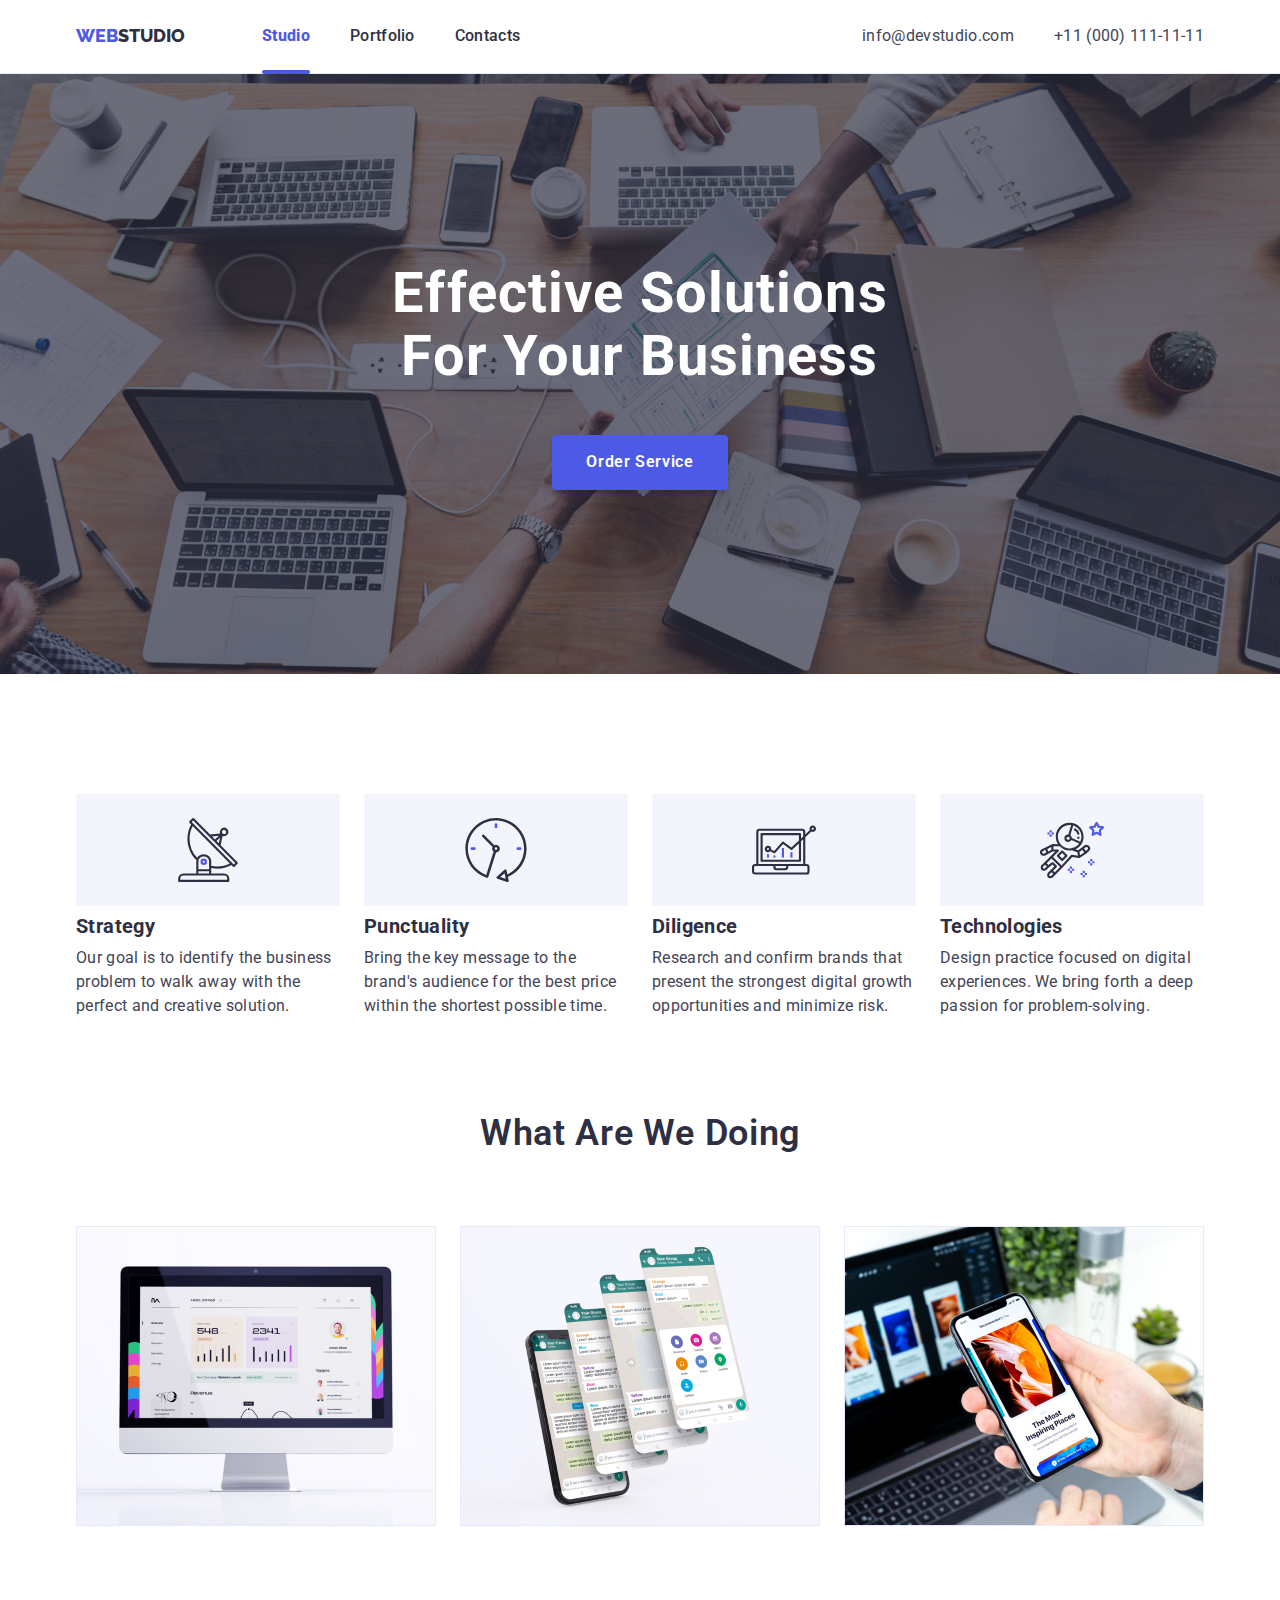
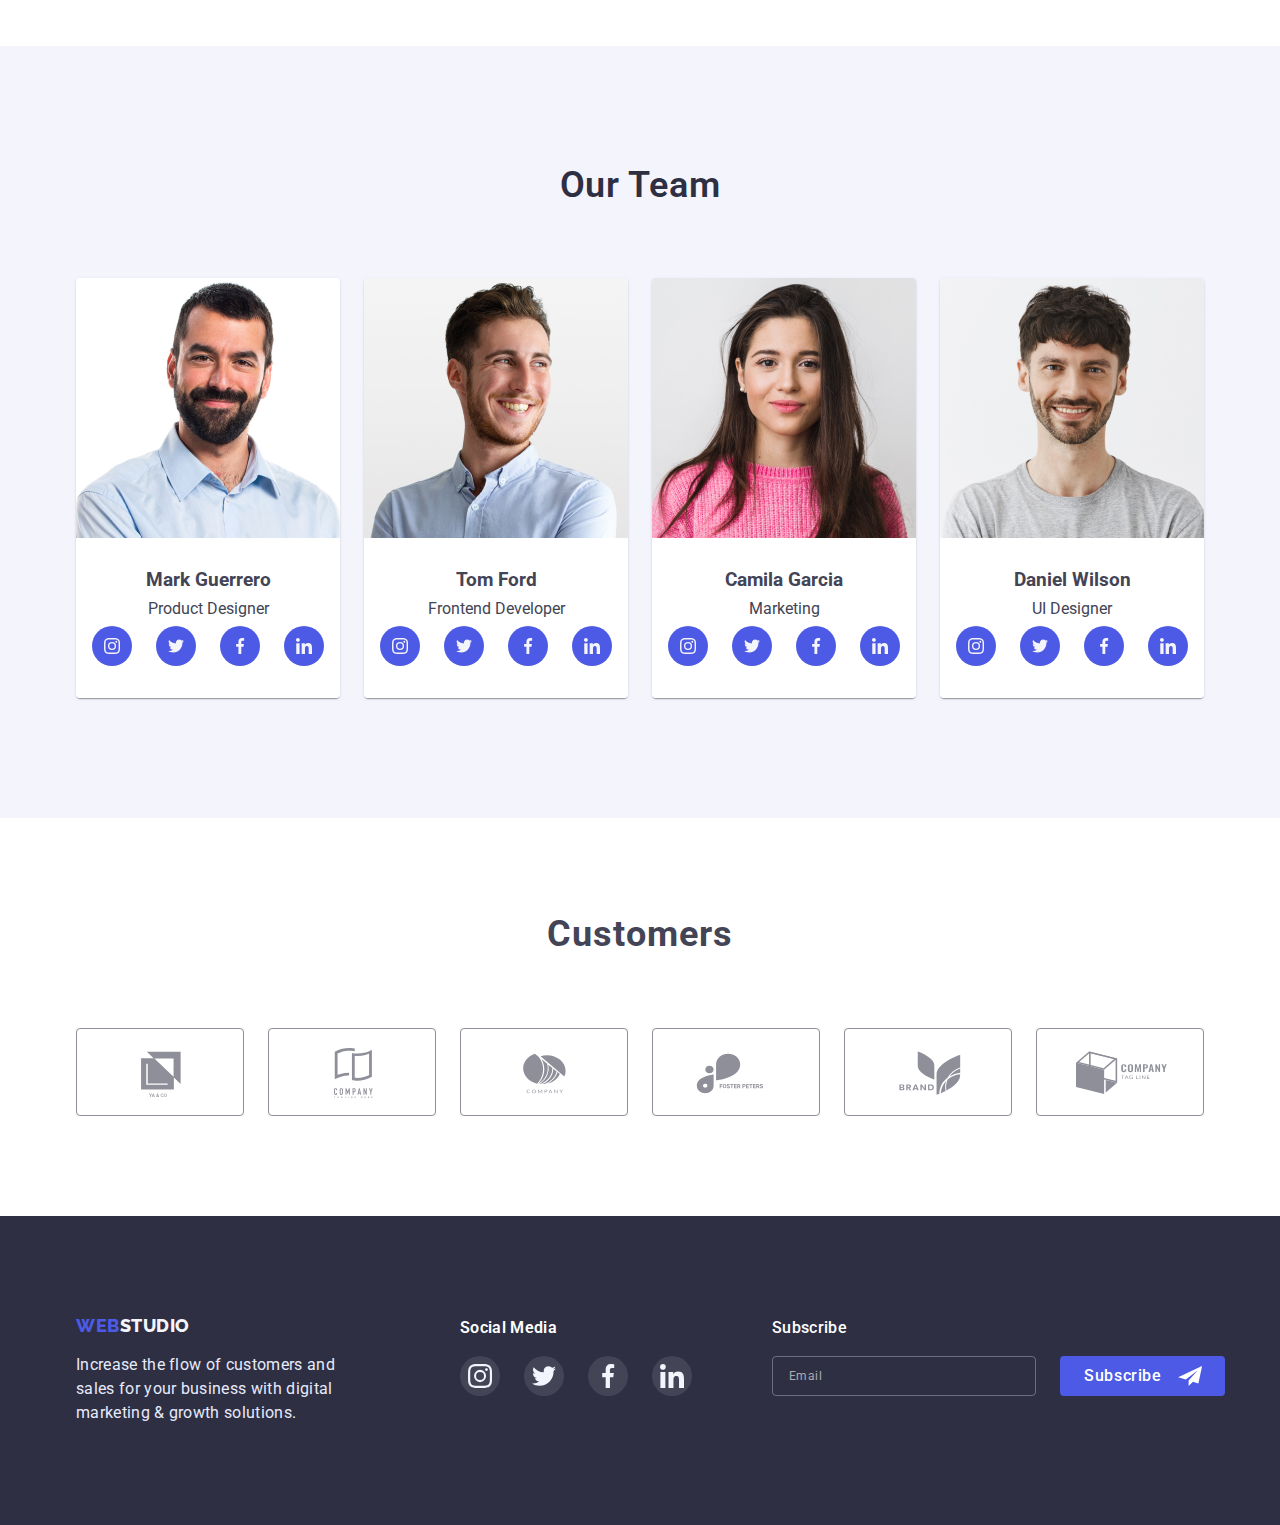
==== index.html @ f878e163 "Intializing project" ====
<!DOCTYPE html>
<html lang="en">
<head>
    <meta charset="UTF-8">
    <meta http-equiv="X-UA-Compatible" content="IE=edge">
    <meta name="viewport" content="width=device-width, initial-scale=1.0">
    <title>Main Page</title>
    <link rel="preconnect" href="https://fonts.googleapis.com">
    <link rel="preconnect" href="https://fonts.gstatic.com" crossorigin>
    <link href="https://fonts.googleapis.com/css2?family=Raleway:wght@700;800&family=Roboto:wght@400;500;700;900&display=swap" rel="stylesheet">  
    <link rel="stylesheet" href="https://cdnjs.cloudflare.com/ajax/libs/modern-normalize/1.0.0/modern-normalize.min.css"/>
    <link rel="stylesheet" href="css/styles.css">
    <link rel="stylesheet" href="css/mobile.css">
    <link rel="stylesheet" href="css/tablet.css">
    <link rel="stylesheet" href="css/desktop.css">
    <link rel="stylesheet" href="https://cdnjs.cloudflare.com/ajax/libs/animate.css/4.1.1/animate.min.css"/>
    <link href="https://unpkg.com/aos@2.3.1/dist/aos.css" rel="stylesheet">
</head>
    <!--body-->
<body class="body">
   
    <!--header-->
    <header class="header">
        <div class="container-header">
            <div class="header-block">
                <nav>
                <a href="./index.html" class="logo">Web<span class="logo-studio">Studio</span></a>

                    <ul class="nav-list">
                        <li class="nav-member"><a href ="./index.html" class="nav-link-current">Studio</a></li>
                        <li class="nav-member"><a href ="./portfolio.html" class="nav-link">Portfolio</a></li>
                        <li class="nav-member"><a href ="./contact.html" class="nav-link">Contacts</a></li>
                    </ul>
                </nav>
                <button data-menu-open type="button" class="menu-open" >
                <svg class="menu-open-icon" width="32" height="22">
                    <use href="./images/sprite/hamburger.svg#hamburger"></use>
                </svg>
                </button>
                <ul class="contacts">
                    <li class="contacts-member"><a href="mailto:info@devstudio.com" class="contacts-link">info@devstudio.com</a></li>
                    <li class="contacts-member"><a href="tel:+11(000)111-11-11" class="contacts-link">+11 (000) 111-11-11</a></li>
                </ul>
            </div>
        </div>
        
            <div class="mob-menu is-hidden" data-menu>
                <div class="container-menu" >
                    <button  data-menu-close type="button" class="menu-close">
                        <svg class="menu-close-icon" width="8" height="8">
                            <use href="./images/sprite/vector.svg#vector"></use>
                        </svg>
                    </button>
                    <div>
                    <ul class="nav-list-menu">
                        <li class="nav-member-menu"><a href ="./index.html" class="nav-link current-menu">Studio</a></li>
                        <li class="nav-member-menu"><a href ="./portfolio.html" class="nav-link">Portfolio</a></li>
                        <li class="nav-member-menu"><a href ="./contact.html" class="nav-link">Contacts</a></li>
                    </ul>
                    </div>
                    <div>
                    <ul class="contacts-menu">
                        <li class="contacts-member-menu"><a href="tel:+11(000)111-11-11" class="contacts-link phone-menu">+11 (000) 111-11-11</a></li>
                        <li class= "contacts-member-menu"><a href="mailto:info@devstudio.com" class="contacts-link email-menu">info@devstudio.com</a></li>
                    </ul>
                    
                    <ul class="social-link-list-menu">
                        <li>
                            <a href="https://instagram.com" target="_blank" link="noopener norefferer nofollow" class="social-link">
                            <svg width="24" height="24"> <use xlink:href="./images/sprite/social-links.svg#instagram"></use></svg>
                        </a>
                        </li>
                        <li>
                        <a href="https://twitter.com" target="_blank" link="noopener norefferer nofollow" class="social-link">
                            <svg width="24" height="24"> <use xlink:href="./images/sprite/social-links.svg#twitter"></use></svg>
                        </a>
                        </li>
                        <li><a href="https://facebook.com" target="_blank" link="noopener norefferer nofollow" class="social-link">
                            <svg width="24" height="24"> <use xlink:href="./images/sprite/social-links.svg#facebook"></use></svg>
                        </a>
                        </li>
                        <li><a href="https://linkedin.com" target="_blank" link="noopener norefferer nofollow" class="social-link">
                            <svg width="24" height="24"> <use xlink:href="./images/sprite/social-links.svg#linkedin"></use></svg>
                        </a>
                        </li>
                    </ul>
                    </div>
                </div>
            </div>
        
    </header>   
        <!--main content-->
    <main>
        <!--banner-->
    <section class="banner">
        <div class="container">
            <div class="banner-content">
                <h1 class="banner-logo">Effective Solutions<br>For Your Business</h1>
                <button type="button" name="order_service" data-modal-open class="button">Order Service</button>
               
                <div class="modal-backdrop is-hidden" data-modal>
                    <div class="modal">
                        <button data-modal-close class="modal-button"><svg width="8" height="8" class="modal-svg"><use href="./images/sprite/vector.svg#vector"></use></svg></button>
                        <p class="form-title">Leave your contacts and we will call you back</p>
                        <form class="form">
                                <div class="modal-field">
                                <label for="user-name">Name</label>
                                <span class="input-field">
                                <input type="text"  name="user-name" id="user-name" class="input" placeholder="" required>
                                <svg width="18" height="18" class="input-icon"><use href="./images/sprite/form-icons.svg#person"></use></svg>
                                </span>
                                </div>

                                <div class="modal-field">
                                <label for="user-phone">Phone</label>
                                <span class="input-field">
                                <input type="tel"  name="user-phone" id="user-phone" class="input"  placeholder="" required 
                                pattern="[\+]\d{3}\s[\(]\d{2}[\)]\s\d{3}[\-]\d{2}[\-]\d{2}">
                                <svg width="18" height="18"  class="input-icon"><use href="./images/sprite/form-icons.svg#phone"></use></svg>
                                </span>
                                </div>

                                <div class="modal-field">
                                <label for="user-mail">Mail</label>
                                <span class="input-field">
                                <input type="email"  name="user-mail" id="user-mail" class="input" placeholder="" required>
                                <svg width="18" height="18"  class="input-icon"><use href="./images/sprite/form-icons.svg#email"></use></svg>
                                </span>
                                </div>

                                <div class="modal-textarea-field">
                                <label for="field">Comment</label> 
                                <textarea  id="field" name="field"  class="textarea" placeholder="Text input"></textarea>
                                </div>
                                <div class="modal-checkbox-field">
                                <label for="checkbox" class="check-label" >
                                    <input type="checkbox" id="checkbox" class="checkbox" required>
                                    <span class="checkbox-icon"></span>I accept the terms and conditions of the <a href="./index.html">Privacy Policy</a>
                                    
                                </label>
                                </div>
                                <button type="submit" class="form-button"><span class="form-button-text">Send</span></button>
                        </form>
                        
                    </div> 
                </div>
            </div>
        </div>
    </section>
        <!--important-points-->
    <section class="important-points-section">
        <div class="container">
            <h2 class="important-points-hidden-heading" hidden>Important Points</h2>
            <ul class="important-points">
                <li class="important-points-member">
                    <div class="important-points-card-icon">
                        <svg class="icon">
                            <use href ="./images/sprite/symbol-defs.svg#antenna"> </use>
                        </svg>
                    </div>
                    <h3 class="important-points-title"><b>Strategy</b></h3>
                    <p class="important-points-description">Our goal is to identify the business
                        problem to walk away with the perfect and creative solution. </p>
                </li>
                <li class="important-points-member">
                    <div class="important-points-card-icon">
                        <svg class="icon">
                            <use href ="./images/sprite/symbol-defs.svg#clock"> </use>
                        </svg>
                    </div>
                    <h3 class="important-points-title"><b>Punctuality</b></h3>
                    <p class="important-points-description">Bring the key message to the brand's audience for the best price 
                        within the shortest possible time.</p>
                </li>
                <li class="important-points-member">
                    <div class="important-points-card-icon">
                        <svg class="icon">
                            <use href ="./images/sprite/symbol-defs.svg#diagram"> </use>
                        </svg>
                    </div>
                    <h3 class="important-points-title"><b>Diligence</b></h3>
                    <p class="important-points-description">Research and confirm brands that present the strongest 
                        digital growth opportunities and minimize risk.</p>
                </li>
                <li class="important-points-member">
                    <div class="important-points-card-icon">
                        <svg class="icon">
                            <use href ="./images/sprite/symbol-defs.svg#astronaut"> </use>
                        </svg>
                    </div>
                    <h3 class="important-points-title"><b>Technologies</b></h3>
                    <p class="important-points-description">Design practice focused on digital experiences.
                        We bring forth a deep passion for problem-solving.</p>
                </li>
            </ul>
        </div>
    </section>
        <!--activities-->
    <section class="activities">
        <div class="container">
            <h2 class="activities-title"> What are we doing</h2>
            <ul class="activities-list">
                <li class="activities-member"><img src = "./images/Image1.jpg" alt ="img1" 
                srcset="./images/Image1.jpg 1x, ./images/Image1-2x.jpg 2x"
                width="360"></li>
                <li class="activities-member"><img src = "./images/Image2.jpg" alt ="img2"
                srcset="./images/Image2.jpg 1x, ./images/Image2-2x.jpg 2x"
                width="360"></li>
                <li class="activities-member"><img src = "./images/Image3.jpg" alt ="img3" 
               srcset="./images/Image3.jpg 1x, ./images/Image3-2x.jpg 2x"
                width="360"></li>
            </ul>
        </div>
    </section>  
        <!--teamсards-->
    <section class="teamcards">
        <div class="container">
            <h2 class="teamcards-title">Our Team</h2>
            <ul class="teamcards-list">
                <li class="teamcards-member">
                <article class="teamcard">
                <div class="teamcard-img">
                <img src = "./images/img1.jpg" alt ="Product Designer" 
                srcset="./images/img1.jpg 1x, ./images/img1-2x.jpg 2x" 
                width="264">
                </div>
                <div class="teamcard-content"> 
                <h3>Mark Guerrero</h3> <p>Product Designer</p>
                <ul class="social-link-list">
                    <li>
                        <a href="https://instagram.com" target="_blank" link="noopener norefferer nofollow" class="social-link">
                        <svg width="16" height="16"> <use xlink:href="./images/sprite/social-links.svg#instagram"></use></svg>
                    </a>
                    </li>
                    <li>
                    <a href="https://twitter.com" target="_blank" link="noopener norefferer nofollow" class="social-link">
                        <svg width="16" height="16"> <use xlink:href="./images/sprite/social-links.svg#twitter"></use></svg>
                    </a>
                    </li>
                    <li><a href="https://facebook.com" target="_blank" link="noopener norefferer nofollow" class="social-link">
                        <svg width="16" height="16"> <use xlink:href="./images/sprite/social-links.svg#facebook"></use></svg>
                    </a>
                    </li>
                    <li><a href="https://linkedin.com" target="_blank" link="noopener norefferer nofollow" class="social-link">
                        <svg width="16" height="16"> <use xlink:href="./images/sprite/social-links.svg#linkedin"></use></svg>
                    </a>
                    </li>
                </ul>
                </div> 
                </article>
                </li>
                <li class="teamcards-member">
                <article class="teamcard">
                <div class="teamcard-img">
                <img src = "./images/img4.jpg" alt ="Frontend Developer" 
                srcset="./images/img4.jpg 1x, ./images/img4-2x.jpg 2x" 
                width="264">
                </div> 
                <div class="teamcard-content">
                <h3>Tom Ford</h3> <p>Frontend Developer</p>
                <ul class="social-link-list">
                    <li>
                        <a href="https://instagram.com" target="_blank" link="noopener norefferer nofollow" class="social-link">
                        <svg width="16" height="16"> <use xlink:href="./images/sprite/social-links.svg#instagram"></use></svg>
                    </a>
                    </li>
                    <li>
                    <a href="https://twitter.com" target="_blank" link="noopener norefferer nofollow" class="social-link">
                        <svg width="16" height="16"> <use xlink:href="./images/sprite/social-links.svg#twitter"></use></svg>
                    </a>
                    </li>
                    <li><a href="https://facebook.com" target="_blank" link="noopener norefferer nofollow" class="social-link">
                        <svg width="16" height="16"> <use xlink:href="./images/sprite/social-links.svg#facebook"></use></svg>
                    </a>
                    </li>
                    <li><a href="https://linkedin.com" target="_blank" link="noopener norefferer nofollow" class="social-link">
                        <svg width="16" height="16"> <use xlink:href="./images/sprite/social-links.svg#linkedin"></use></svg>
                    </a>
                    </li>
                </ul>
                </div> 
                </article>
                </li>
                <li class="teamcards-member">
                <article class="teamcard">
                <div class="teamcard-img">       
                <img src = "./images/img2.jpg" alt ="Marketing" 
                srcset="./images/img2.jpg 1x, ./images/img2-2x.jpg 2x" 
                width="264">
                </div> 
                <div class="teamcard-content"> 
                <h3>Camila Garcia</h3> <p>Marketing</p>
                 <ul class="social-link-list">
                    <li>
                        <a href="https://instagram.com" target="_blank" link="noopener norefferer nofollow" class="social-link">
                        <svg width="16" height="16"> <use xlink:href="./images/sprite/social-links.svg#instagram"></use></svg>
                    </a>
                    </li>
                    <li>
                    <a href="https://twitter.com" target="_blank" link="noopener norefferer nofollow" class="social-link">
                        <svg width="16" height="16"> <use xlink:href="./images/sprite/social-links.svg#twitter"></use></svg>
                    </a>
                    </li>
                    <li><a href="https://facebook.com" target="_blank" link="noopener norefferer nofollow" class="social-link">
                        <svg width="16" height="16"> <use xlink:href="./images/sprite/social-links.svg#facebook"></use></svg>
                    </a>
                    </li>
                    <li><a href="https://linkedin.com" target="_blank" link="noopener norefferer nofollow" class="social-link">
                        <svg width="16" height="16"> <use xlink:href="./images/sprite/social-links.svg#linkedin"></use></svg>
                    </a>
                    </li>
                </ul>
                </div> 
                </article>
                </li>
                <li class="teamcards-member">
                <article class="teamcard">
                <div class="teamcard-img">
                <img src = "./images/img3.jpg" alt ="UI Designer" 
                srcset="./images/img3.jpg 1x, ./images/img3-2x.jpg 2x" 
                width="264">
                </div> 
                <div class="teamcard-content">
                <h3>Daniel Wilson</h3> <p>UI Designer</p>
                 <ul class="social-link-list">
                    <li>
                        <a href="https://instagram.com" target="_blank" link="noopener norefferer nofollow" class="social-link">
                        <svg width="16" height="16"> <use href="./images/sprite/social-links.svg#instagram"></use></svg>
                    </a>
                    </li>
                    <li>
                    <a href="https://twitter.com" target="_blank" link="noopener norefferer nofollow" class="social-link">
                        <svg width="16" height="16"> <use href="./images/sprite/social-links.svg#twitter"></use></svg>
                    </a>
                    </li>
                    <li><a href="https://facebook.com" target="_blank" link="noopener norefferer nofollow" class="social-link">
                        <svg width="16" height="16"> <use href="./images/sprite/social-links.svg#facebook"></use></svg>
                    </a>
                    </li>
                    <li><a href="https://linkedin.com" target="_blank" link="noopener norefferer nofollow" class="social-link">
                        <svg width="16" height="16"> <use href="./images/sprite/social-links.svg#linkedin"></use></svg>
                    </a>
                    </li>
                </ul>
                </div> 
                </article>
                </li>
            </ul>
        </div>
    </section>
    <!-- customer-stuff -->
    <section class="customer-section">
        <div class="container">
            <h2 class="customer-title">Customers</h2>
            <ul class="customer-services-list">
                <li class="customer-services-member">
                    <a class="customers-link" target="_blank" rel="norefferer noopener nofollow" href="">
                        <svg width="104" height="56" class="customers-icon">
                            <use xlink:href="./images/sprite/customer-icons.svg#logo1"></use>
                        </svg>
                    </a>
                </li>
                <li class="customer-services-member">
                        <a class="customers-link" target="_blank" rel="norefferer noopener nofollow" href="">
                            <svg width="104" height="56" class="customers-icon">
                                <use xlink:href="./images/sprite/customer-icons.svg#logo2"></use>
                            </svg>
                        </a>
                </li>
                <li class="customer-services-member">
                        <a class="customers-link" target="_blank" rel="norefferer noopener nofollow" href="">
                            <svg width="104" height="56" class="customers-icon">
                                <use xlink:href="./images/sprite/customer-icons.svg#logo3"></use>
                            </svg>
                        </a>
                </li>
                <li class="customer-services-member">
                        <a class="customers-link" target="_blank" rel="norefferer noopener nofollow" href="">
                            <svg width="104" height="56" class="customers-icon">
                                <use xlink:href="./images/sprite/customer-icons.svg#logo4"></use>
                            </svg>
                        </a>
                </li>
                <li class="customer-services-member">
                        <a class="customers-link" target="_blank" rel="norefferer noopener nofollow" href="">
                            <svg width="104" height="56" class="customers-icon">
                                <use xlink:href="./images/sprite/customer-icons.svg#logo5"></use>
                            </svg>
                        </a>
                </li>
                <li class="customer-services-member">
                        <a class="customers-link" target="_blank" rel="norefferer noopener nofollow" href="">
                            <svg width="104" height="56" class="customers-icon">
                                <use xlink:href="./images/sprite/customer-icons.svg#logo6"></use>
                            </svg>
                        </a>
                </li>
            </ul>
        </div>
    </section>
</main> 
        <!--footer-->
    <footer class="footer">
        <div class="container-footer">
            <div class="footer-content">
            <div class="footer-logo">
            <a href="./index.html" class="footer-web">Web<span class="footer-studio">Studio</span></a>
            </div>
            <p class="footer-text"> Increase the flow of customers and sales for your business 
            with digital marketing & growth solutions.</p>
            </div>
            <div class="footer-socials">
                <h3 class="footer-socials-title"> Social Media</h3>
                <ul class="footer-social-link-list">
                    <li>
                        <a href="https://instagram.com" target="_blank" link="noopener norefferer nofollow" class="footer-social-link">
                        <svg width="24" height="24"> <use href="./images/sprite/social-links.svg#instagram"></use></svg>
                    </a>
                    </li>
                    <li>
                    <a href="https://twitter.com" target="_blank" link="noopener norefferer nofollow" class="footer-social-link">
                        <svg width="24" height="24"> <use href="./images/sprite/social-links.svg#twitter"></use></svg>
                    </a>
                    </li>
                    <li><a href="https://facebook.com" target="_blank" link="noopener norefferer nofollow" class="footer-social-link">
                        <svg width="24" height="24"> <use href="./images/sprite/social-links.svg#facebook"></use></svg>
                    </a>
                    </li>
                    <li><a href="https://linkedin.com" target="_blank" link="noopener norefferer nofollow" class="footer-social-link">
                        <svg width="24" height="24"> <use href="./images/sprite/social-links.svg#linkedin"></use></svg>
                    </a>
                    </li>
                </ul>
            </div>
            <div class="footer-form-content">
                
                <form action="post">
                    <h3 class="footer-form-title">Subscribe</h3>
                    <div class="input-and-button">
                    <label class="label-exception">
                        <input type="mail" class="footer-input" placeholder="Email">
                    </label>
                    <button type="submit" class="footer-button">Subscribe<span class="send-icon"><svg width="24" height="20"><use href="./images/sprite/form-icons.svg#send"></use></svg></span></button>
                    </div>
                </form>
            </div>
        </div>
    </footer>
    <script src="./js/menu.js"></script>
    <script src="./js/modal.js"></script>
    <script src="https://unpkg.com/aos@2.3.1/dist/aos.js"></script>
    <script>
        AOS.init();
      </script>
</body>
</html>
---- css/styles.css ----
/* header color #2E2F42;*/
/*standard color #434455;*/
/*accent color for buttons, :hover, :active and other stuff #4D5AE5;*/

/*-------------common styles-------------*/

/*root*/
:root{
--standard-white-color: #ffffff;
--text-color: #434455;
--title-text-color: #2E2F42;
--subtle-dark-color: #8E8F99;
--active-color: #4D5AE5;
--accent-color: #E7E9FC;
--light-white-color: #F4F4FD;
--second-active-color: #404BBF;
--card-set-gap: 20px;
--card-shadow: 0px 2px 1px -1px rgba(0, 0, 0, 0.2),
0px 1px 1px 0px rgba(0, 0, 0, 0.14), 0px 1px 3px 0px rgba(0, 0, 0, 0.12);
--backdrop-color: rgba(46, 47, 66, 0.4);
--modal-color:  #FCFCFC;
--modal-shadow: 0px 1px 1px rgba(0, 0, 0, 0.14), 0px 1px 3px rgba(0, 0, 0, 0.12), 0px 2px 1px rgba(0, 0, 0, 0.2);
--animation-duration: 250ms;
--animation-timing-function: cubic-bezier(0.4, 0, 0.2, 1) ;
}
@viewport { 
    width: device-width;
}
/*box-sizing*/
*, ::after,::before{
    box-sizing: border-box;
}
/*blocking styles*/
img {
    display: block;
    max-width: 428px;
    height: auto;
}
h1,h2,h3,h4,h5,h6, ul, li, p {
    margin: 0;
    padding: 0;
}
/* body styles */
.body{
   background-color: var(--standard-white-color);
   color: var(--text-color);
   font-family: Roboto, Raleway, sans-serif;
   
}
.no-scroll{
    overflow: hidden;
}
/*container*/
.container-header{
    margin: 0 auto;
    width: 100vw;
    padding-left: 16px;
    padding-right: 16px;
}
.container{
    margin: 0 auto;
    width: 100vw;
    padding-right: 15px;
    padding-left: 15px;
    
}
.container-footer{
    margin: 0 auto;
    width: 100vw;
    display: flex;
    flex-wrap: wrap;
    justify-content: center;
}
/*logo, contacts and nav*/
.header{
    border-bottom: 1px solid #E7E9FC;
    padding-top: 24px;
    padding-bottom: 24px;
    box-shadow: 0px 2px 1px rgb(46 47 66 / 8%), 0px 1px 1px rgb(46 47 66 / 16%), 0px 1px 6px rgb(46 47 66 / 8%);
    margin: 0 auto;
}
.header-block{
    display: flex;
    justify-content: space-between;
    align-items: center;
}
nav{
    display: flex;
}
.nav-list,
 .contacts,
  .logo{
    display: flex;
    align-items: center;
}

.logo{
    font-family: 'Raleway', sans-serif;
  
    font-weight: 800;
    font-size: 18px;
    line-height: 1.3;
    color: var(--active-color);
    text-decoration: none;
    text-transform: uppercase;
    padding-bottom: 1px;
}
.logo-studio{
    font-family: 'Raleway', sans-serif;
    font-weight: 800;
    font-size: 18px;
    line-height: 1.3;
    color: var(--title-text-color);
    text-decoration: none;
    text-transform: uppercase;

}
.nav-link{
    color: var(--title-text-color);
    text-decoration: none;
    font-size: 36px;
    line-height: 1.11;
    letter-spacing: 0.02em;
    font-weight: 700;
    color: var(--title-text-color);
    display: inline-block;
    transition: color var(--animation-duration) var(--animation-timing-function);
    text-transform: capitalize;

}

.nav-list{
    margin-left: 77px; 
}
.nav-member{
    list-style-type: none;  
    display: inline-block;  
}
.nav-list li:not(:last-child){
    margin-right: 40px;
}
.contacts{
   list-style: none;
   padding-left: 0;
}
.nav-list, .contacts{
    display: none;
}

.contacts-member{
    list-style-type: none;
}
.contacts li:not(:last-child){
  margin-right: 40px;
}

.contacts-link{
    color: var(--text-color);
    text-decoration: none;
    font-size: 16px;
    line-height: 1.5;
    letter-spacing: 0.02em;
    transition: color var(--animation-duration) var(--animation-timing-function);
}
/* mobile-menu */
.menu-open{
    margin-top: 25px;
    width: 32px;
    height: 32px;
    background-color: transparent;
    border: none;
    padding: 0;
    margin: 0;
}
.mob-menu.is-hidden{
    opacity: 0;
    pointer-events: none;
    visibility: hidden;
}
.mob-menu.is-hidden .container-menu{
    transform: translate(-50%, -50%) scale(0.1);

}
.menu-open-icon{
    stroke: #000000;
}
.mob-menu{
    position: fixed;
    top: 0; 
    left: 0;
    background-color: var(--standard-white-color);
    transition: translate var(--animation-duration) var(--animation-timing-function), opacity var(--animation-duration) var(--animation-timing-function), visibility var(--animation-duration) var(--animation-timing-function);
    z-index: 1;
    width: 100vw;
    
}
.container-menu{
    width: 100vw;
    height: 100vh;
    padding: 40px;
    display: flex;
    flex-direction: column;
    justify-content: space-between;
    overflow: auto;
    transition: transform var(--animation-duration) var(--animation-timing-function), opacity var(--animation-duration) var(--animation-timing-function);
}
.menu-close{
    position: fixed;    
    width: 24px;
    height: 24px;
    right: 40px;
    border-radius: 50%;
    background-color: var(--accent-color);
    border: 1px solid rgba(0, 0, 0, 0.1);
    cursor: pointer;
    transition: background-color var(--animation-duration) var(--animation-timing-function);
}
.menu-close:hover{
    background-color: var(--second-active-color);
   
}

.menu-close:hover .menu-close-icon{
    fill: var(--standard-white-color);
    transition: fill var(--animation-duration) var(--animation-timing-function);
}
.nav-list-menu {
   margin-top: 40px;
   
}
.nav-member-menu {
    list-style-type: none;
}
.current-menu{
    color: var(--active-color);
}
.nav-member-menu:not(:last-child){
    margin-bottom: 40px;
}
.contacts-member-menu {
    list-style-type: none;
}
.contacts-member-menu{
    margin-bottom: 40px;
}
.phone-menu{
    font-weight: 600;
    font-size: 35px;
    line-height: 1.10;
    text-transform: capitalize;
    color: var(--active-color);

}
.email-menu{
    font-weight: 500;
    font-size: 20px;
    line-height: 1.2;
    letter-spacing: 0.02em;
    color: var(--text-color);
}
.social-link-list-menu{
    display: flex;
    gap: 56px;
    align-items: center;
    list-style-type: none;
    justify-content: center;
 }


/*footer*/
.footer{
    background: var(--title-text-color);
    padding-top: 100px;
    padding-bottom: 100px;
}
.footer-logo{
    margin-bottom: 16px;
    text-align: center;
}
.footer-web{
    font-family: 'Raleway', sans-serif;
    font-weight: 800;
    font-size: 18px;
    line-height: 1.16;
    align-items: center;
    letter-spacing: 0.03em;
    text-transform: uppercase;
    color: var(--active-color);
    text-decoration: none;
    width: 44px;
    height: 22px;
    
}
.footer-studio{
    font-family: 'Raleway', sans-serif;
    font-weight: 800;
    font-size: 18px;
    line-height: 1.16;
    align-items: center;
    letter-spacing: 0.03em;
    text-transform: uppercase;
    color: var(--light-white-color);
    text-decoration: none;
    width: 44px;
    height: 22px;
    
}
.footer-text{
    font-weight: 400;
    font-size: 16px;
    line-height: 1.5;
    letter-spacing: 0.02em;
    color: var(--accent-color);
    width: 264px;
    
}
.footer-socials{
   text-align: center;
   margin-top: 72px;
}
.footer-socials-title{
    font-family: 'Roboto';
    font-style: normal;
    font-weight: 600;
    font-size: 16px;
    line-height: 1.5;
    letter-spacing: 0.02em;
    color: var(--standard-white-color);
    margin-bottom: 16px;
}
.footer-social-link-list{
    list-style-type: none;
    display: flex;
    gap: 24px;
    justify-content: center;
    align-items: center;
}
.footer-social-link{
    display: flex;
    height: 40px;
    width: 40px;
    align-items: center;
    justify-content: center;
    border-radius: 50%;
    background-color: rgba(255, 255, 255, 0.1);;    
    text-decoration: none;
    transition: background-color var(--animation-duration) var(--animation-timing-function);
}
    /* footer form styles */
.footer-form-content{
    display: block;
    text-align: center;
    margin-top: 72px;
}

.footer-form-title{
    font-family: 'Roboto';
    font-style: normal;
    font-weight: 500;
    font-size: 16px;
    line-height: 1.5;
    letter-spacing: 0.02em;
    color: var(--standard-white-color);
    margin-bottom: 16px;
}

.label-exception{
    margin: 0px;
    
}
.footer-input{
    background-color: transparent;
    width: 100%;
    height: 40px;
    padding-left: 16px;
    padding-right: 16px;
    border-radius: 4px;
    outline: none;
    border:  1px solid rgba(255, 255, 255, 0.3);
    color: var(--standard-white-color);
    padding-left: 16px;
    transition: border var(--animation-duration) var(--animation-timing-function);
}
.footer-input::placeholder{
    font-family: 'Roboto';
    font-style: normal;
    font-weight: 400;
    font-size: 12px;
    line-height: 2;
    display: flex;
    align-items: center;
    letter-spacing: 0.04em;
    color: rgba(255, 255, 255, 0.6);

    }
.footer-button{
    margin-top: 16px;
    display: inline-flex;
    min-width: 165px;
    height: 40px;
    align-items: center;
    padding: 8px 24px;
    background-color: var(--active-color);
    border: none;
    border-radius: 4px;
    color: var(--standard-white-color);
    font-family: 'Roboto';
    font-style: normal;
    font-weight: 500;
    font-size: 16px;
    line-height: 1.5;
    letter-spacing: 0.04em;
    cursor: pointer;
    transition: background-color var(--animation-duration) var(--animation-timing-function);
}
.send-icon{
    display: inline-block;
    margin-left: 16px;
    fill: var(--standard-white-color);
    width: 24px;
    height: 20px;
}
.footer-input:hover, .footer-input:focus, .footer-input:active{
    border: 1px solid var(--active-color);
   
}
.footer-button:hover, .footer-button:focus, .footer-button:active{
    background-color: var(--second-active-color) ;
    box-shadow: 0px 1px 6px rgba(46, 47, 66, 0.08), 0px 1px 1px rgba(46, 47, 66, 0.16), 0px 2px 1px rgba(46, 47, 66, 0.08);
    border-radius: 4px;
    
}
 /*------------index.html styles-------------*/
/*banner*/
.banner{
    margin: 0 auto;
    background: var(--title-text-color);
    text-align: center;
    padding-top: 112px;
    padding-bottom: 112px;
    background-image: linear-gradient(
        rgba(46, 47, 66, 0.7),
        rgba(46, 47, 66, 0.7)), url(../images/Bgimage-mob.jpg);
    max-width: 100vw;
    max-height: 432px;
    background-size: cover;
    background-position: center;
    background-repeat: no-repeat;
}
@media (min-device-pixel-ratio: 2),
  (min-resolution: 192dpi),
  (min-resolution: 2dppx) {
    .banner{
        background-image: linear-gradient(
        rgba(46, 47, 66, 0.7),
        rgba(46, 47, 66, 0.7)), url(../images/Bgimage-mob2x.jpg);
    }
  }
.banner-logo{
    font-weight: 700;
    font-size: 36px;
    line-height: 1.11;
   
    letter-spacing: 0.02em;
    text-transform: capitalize;
    color: var(--standard-white-color);
    margin-bottom: 72px;
}
/*button index.html*/
.button{
    font-family: 'Roboto';
    font-style: normal;
    font-weight: 500;
    font-size: 16px;
    line-height: 1.5;
    align-items: center;
    letter-spacing: 0.04em;
    padding: 16px 32px;
    color: var(--standard-white-color);
    border-color: transparent;
    background: var(--active-color);
    box-shadow: 0px 4px 4px rgba(0, 0, 0, 0.15);
    border-radius: 4px;
    cursor: pointer;
    transition-property: background-color, border, box-shadow;
    transition-duration: var(--animation-duration);
    transition-timing-function: var(--animation-timing-function);

}
/* modal window index.html*/
.modal-backdrop{
    position: fixed;
    top: 0;
    left: 0;
    height: 100%;
    width: 100%;
    background-color: var(--backdrop-color) ;
    transition: translate var(--animation-duration) var(--animation-timing-function), opacity var(--animation-duration) var(--animation-timing-function), visibility var(--animation-duration) var(--animation-timing-function);
}
.modal-backdrop.is-hidden{
    opacity: 0;
    pointer-events: none;
}
.modal-backdrop.is-hidden .modal{
    transform: translate(-50%, -50%) scale(0.1);
}
.modal{
    position: absolute;
    padding-left: 24px;
    padding-right: 24px;
    padding-bottom: 24px;
    padding-top: 72px;
    top: 50%;
    left: 50%;
    transform: translate(-50%, -50%);
    min-width: 392px;
    min-height: 586px;
    background-color: var(--modal-color);
    box-shadow: var(--modal-shadow);
    border-radius: 4px;
    
    transform: translate(-50%, -50%) scale(1);
    transition: transform var(--animation-duration) var(--animation-timing-function), opacity var(--animation-duration) var(--animation-timing-function);
}
.modal-button{
    position: absolute;    
    width: 24px;
    height: 24px;
    right: 24px;
    top: 24px;
    border-radius: 50%;
    background-color: var(--accent-color);
    border: 1px solid rgba(0, 0, 0, 0.1);
    cursor: pointer;
    transition: background-color var(--animation-duration) var(--animation-timing-function);
}
/* modal hovers */
.modal-button:hover{
    background-color: var(--second-active-color);
   
}
.modal-button:hover .modal-svg{
    fill: var(--standard-white-color);
    transition: fill var(--animation-duration) var(--animation-timing-function);
}
.input:hover, .input:focus, input:active  {
    border: 1px solid var(--active-color);
}
.input:hover + .input-icon, 
.input:focus + .input-icon, 
.input:active + .input-icon{
    fill: var(--active-color);
}
.input-icon:hover, 
.input-icon:active, 
.input-icon:focus{
    fill: var(--active-color);
   
}
.form-button:hover, .form-button:active, .form-button:focus{
    background-color: var(--second-active-color) ;
    box-shadow: 0px 1px 6px rgba(46, 47, 66, 0.08), 0px 1px 1px rgba(46, 47, 66, 0.16), 0px 2px 1px rgba(46, 47, 66, 0.08);
    border-radius: 4px;
   
}
.textarea:hover, .textarea:focus, textarea:active{
    border: 1px solid var(--active-color);
    
}
/* styles for form inside modal */
.form{
    display: inline-block;
    text-align: left;
}
.form-title{
    font-family: 'Roboto';
    font-style: normal;
    font-weight: 500;
    font-size: 16px;
    line-height: 1.5;
    text-align: center;
    letter-spacing: 0.02em;
    color: var(--title-text-color);
    margin-bottom: 16px;
}
.modal-field{
    margin-bottom: 8px;
 
      
}
.input-field{
    position: relative;
   
}

label{
    font-family: 'Roboto';
    font-style: normal;
    font-weight: 400;
    font-size: 12px;
    line-height: 14px;
    letter-spacing: 0.01em;
    color: var(--subtle-dark-color);
   
}
.input-icon{
    position: absolute;
    left: 0; top: 50%;
    transform: translateY(-50%);
    margin-left: 16px;
    transition: fill var(--animation-duration) var(--animation-timing-function);
}
.input{
    margin-top: 4px;
    width: 360px;
    height: 40px;
    border: 1px solid rgba(33, 33, 33, 0.2);
    border-radius: 4px;
    outline: none;
    background-color: transparent;
    padding: 0;
    padding-left: 36px;
    transition: border var(--animation-duration) var(--animation-timing-function);
}

.textarea{
    margin-top: 4px;
    padding-top: 8px;
   
    resize: none;
    outline: none;
    border: 1px solid rgba(33, 33, 33, 0.2);
    border-radius: 4px;
    width: 360px;
    height: 120px;
    padding-left: 16px;
    transition: border var(--animation-duration) var(--animation-timing-function);
}
.textarea::placeholder{
   
    font-family: 'Roboto';
    font-style: normal;
    font-weight: 400;
    font-size: 12px;
    line-height: 1.33;
    letter-spacing: 0.04em;
    color: rgba(117, 117, 117, 0.5);
}
.check-label{
    font-family: 'Roboto';
    font-style: normal;
    font-weight: 400;
    font-size: 12px;
    line-height: 1.33;
    letter-spacing: 0.04em;
    color: #757575;
    padding-left: 18px;
}
.modal-checkbox-field{
    position: relative;
    margin-top: 16px;
    margin-bottom: 24px;
}
.checkbox{
    appearance: none;
}
.checkbox-icon{
    display: inline-block;
    position: absolute;
    top: 0;
    left: 0;
    width: 16px;
    height: 16px;
    transform: translateY(20%);
    border: 2px solid var(--title-text-color);
    border-radius: 2px;
    background-color: transparent;
    transition: background-color var(--animation-duration) var(--animation-timing-function), border  var(--animation-timing-function);
}
.checkbox:checked + .checkbox-icon{
    width: 16px;
    height: 16px;
    border: none;
    background-color: var(--second-active-color);
    background-image: url(../images/sprite/check.svg);
    background-repeat: no-repeat;
    background-position: center;
  
}

.form-button{
    display: block;
    margin: 0 auto;
    background-color: var(--active-color);
    box-shadow:  0px 4px 4px rgba(0, 0, 0, 0.15);
    border-radius: 4px;
    border: 1px solid var(--active-color);
    padding: 16px 32px;
    max-width: 169px;
    max-height: 56px;
    cursor: pointer;
    transition: background-color var(--animation-duration) var(--animation-timing-function);
}
.form-button-text{
    display: block;
    width: 105px;
    align-items: center;
    text-align: center;
    letter-spacing: 0.04em;
    font-family: 'Roboto';
    font-style: normal;
    font-weight: 500;
    font-size: 16px;
    line-height: 1.5;
    letter-spacing: 0.04em;
    color: var(--standard-white-color);
}

/*important-points index.html*/
.important-points-section{
    padding-top: 96px;
    padding-bottom: 96px;
}
.important-points{
    display: flex;
    flex-wrap: wrap;
    align-items: center;
    text-align: center;
}
.important-points-member{
    list-style-type: none;
    width: 100%;
   
}
.important-points li:not(:first-child){
    margin-top: 72px;
}

.important-points-card-icon{
    display: none;
    width: 264px;
    height: 112px;
    background-color: var(--light-white-color);
    margin-bottom: 8px;
    border-radius: 4px;
   
}
.icon{
    width: 64px;
    height: 64px;
}
.important-points-title{
    font-weight: 700;
    font-size: 36px;
    line-height: 1.11;
    letter-spacing: 0.02em;
    color: var(--title-text-color);
    margin-bottom: 8px;
    text-transform: capitalize;
    
}
.important-points-description{
    font-weight: 500;
    font-size: 16px;
    line-height: 1.5;
    letter-spacing: 0.02em;
    color: var(--text-color);
    text-align: initial;
}
/*activities index.html*/
.activities{
    padding-bottom: 120px;
    display: none;
}
.activities-title{
    font-weight: 600;
    font-size: 36px;
    line-height: 1.11;
    text-align: center;
    letter-spacing: 0.02em;
    text-transform: capitalize;
    color: var(--title-text-color);
    margin-bottom: 72px;
    
}
.activities-list{
   
    display: flex;
}
.activities-member{
    list-style-type: none;
}
.activities-list li:not(:last-child){
   margin-right: 24px;
}
/*teamcards index.html*/
.teamcards{
    background: var(--light-white-color);
    padding-top: 96px;
    
}
.teamcards-title{
    font-weight: 600;
    font-size: 36px;
    line-height: 1.11;
    text-align: center;
    letter-spacing: 0.02em;
    text-transform: capitalize;
    color: var(--title-text-color);
    margin-bottom: 72px;
    
}
.teamcards-list{
    display: flex;
    margin: 0;
    list-style: none;
    flex-wrap: wrap;
    padding-bottom: 128px;
    justify-content: center;
}
.teamcard-content{
    padding: 32px 16px 32px 16px;
    display: flex;
    flex-direction: column;
    justify-content: center;
    align-items: center;
    gap: 8px;
    background-color: var(--standard-white-color);
}


.teamcards-list > .teamcards-member{
    flex-basis: 264px;
    
}
.teamcards-list > .teamcards-member{
    margin-left: 83px;
    margin-right: 83px;
    margin-bottom: 72px;
}
.teamcards-member:last-child{
 margin-bottom: 0;
}
.teamcard{
    box-shadow: var(--card-shadow);
    border-radius: 4px;
    overflow: hidden;
    align-items: center;
}
/* social links in teamcards index.html */
.social-link-list{
    list-style-type: none;
    display: flex;
    gap: 24px;
    justify-content: center;
    align-items: center;
}
.social-list-member{
   text-decoration: none;
}
.social-link{
    display: flex;
    height: 40px;
    width: 40px;
    align-items: center;
    justify-content: center;
    border-radius: 50%;
    background-color: var(--active-color);
    transition: background-color var(--animation-duration) var(--animation-timing-function);

}
/* Customer section index.html */
.customer-section{
    padding-top: 96px;
    padding-bottom: 96px;
}
.customer-title{
    font-family: 'Roboto';
    font-style: normal;
    font-weight: 700;
    font-size: 36px;
    line-height: 1.16;
    text-align: center;
    letter-spacing: 0.03em;
    margin-bottom: 72px;
}
.customer-services-list{
    list-style-type: none;
    display: flex;
    gap: 16px;
    flex-wrap: wrap;
    justify-content: center;
}
.customers-link{
    display: inline-flex;
    align-items: center;
    justify-content: center;
    background-color: var(--standard-white-color);
    }
.customers-icon{
    width: 168px;
    height: 88px;
    fill: #8E8F99;
    padding: 16px 32px;
    border-radius: 4px;
    border: 1px solid #8E8F99;
}
.customers-link
.customers-icon{
    transition-property: background-color, border, fill;
    transition-duration: var(--animation-duration);
    transition-timing-function: var(--animation-timing-function);
}
/*-------------portfolio.html styles-------------*/
/*section*/
.portfolio{
    padding-top: 96px;
    padding-bottom: 120px;
}
/*buttons and image lists*/
.hidden{
    position: absolute;
    width: 1px;
    height: 1px;
    margin: -1px;
    border: 0;
    padding: 0;
    white-space: nowrap;
    clip-path: inset(100%);
    clip: rect(0 0 0 0);
    overflow: hidden;
}
.button-list {
    display: flex;
    margin-bottom: 48px;
}
.button-hidden{
display: none;
}
.button-list-member{
list-style-type: none;
}
.button-list-member:not(:last-child){
    margin-right: 24px;
}
.portfolio-button{
    font-family: 'Roboto', sans-serif;
    font-weight: 600;
    font-size: 16px;
    line-height: 1.5;
    letter-spacing: 0.04em;
    color: var(--active-color);
    background: var(--light-white-color);
    border: 1px solid var(--accent-color);
    border-radius: 4px;
    cursor: pointer;
    padding-left: 24px;
    padding-right: 24px;
    height: 48px;
    transition-property: color, background-color, border, border-radius, box-shadow;
    transition-duration: var(--animation-duration);
    transition-timing-function: var(--animation-timing-function);
}
/*image-list portfolio.html*/
.image-list{
    display: flex;
    margin: 0;
    list-style: none;
    flex-wrap: wrap;
    gap: 48px;
    justify-content: center;
}

/* .image-list > .image-list-member:nth-last-child(-n+6){
    margin-top: 48px;

} */
.image-list-member{
    list-style-type: none;
    flex-basis: 360px;
}


/* .image-list-member:not(:nth-child(3n+1)){
    margin-left: 24px;
} */
.image-card-content{
    display: flex;
    flex-direction: column;
    justify-content: center;
    align-items: flex-start;
    width: 360px;
    padding-top: 32px;
    padding-bottom: 32px;
    gap: 8px;
    border: 1px solid var(--accent-color);
    padding-left: 16px;
}


.image-title{
    font-weight: 600;
    font-size: 20px;
    line-height: 1.2;
    letter-spacing: 0.02em;
    color: var(--title-text-color);
   
}
.image-type{
    font-size: 16px;
    line-height: 1.5;
    letter-spacing: 0.02em;
    color: var(--text-color);
   
}
.image{
    position: relative;
    overflow: hidden;
}
.image-card{
    transition: box-shadow var(--animation-duration) var(--animation-timing-function);
}



/*-------------hover and active styles for both pages, overlays, and stuff-------------*/

.nav-link-current{
    color:var(--active-color);
    text-decoration: none;
    font-size: 16px;
    line-height: 0.66;
    letter-spacing: 0.02em;
    font-weight: 800;
    display: inline-block;
    position: relative;
}
.nav-link-current::after{
    position: absolute;
    content: '';
    display: block;
    width: 100%;
    border-radius: 2px;
    background-color: var(--active-color);
    height: 4px;
    margin-top: 28px;
}
.nav-link:hover{
    color: var(--active-color);
}
.contacts-link:hover{
    color: var(--active-color);
}
.button:hover,
.button:active{
    background: var(--active-color);
    box-shadow: 0px 1px 6px rgba(46, 47, 66, 0.08), 0px 1px 1px rgba(46, 47, 66, 0.16), 0px 2px 1px rgba(46, 47, 66, 0.08);
    border-radius: 4px;
}

.social-link:hover,
.social-link:active{
    background: var(--second-active-color);
}
.footer-social-link:hover,
.footer-social-link:active{
    background: #31D0AA;
}
.customers-link:focus .customers-icon,
.customers-link:active .customers-icon,
.customers-link:hover .customers-icon {
    fill: var(--active-color);
    border: 1px solid var(--active-color);
    border-radius: 4px;
}

.portfolio-button:active{
    color: var(--standard-white-color);
    background: var(--active-color);
    box-shadow: 0px 3px 1px rgba(0, 0, 0, 0.1), 0px 2px 1px rgba(0, 0, 0, 0.08), 0px 2px 2px rgba(0, 0, 0, 0.12);
    border-radius: 4px;
    border: var(--active-color)
}
.portfolio-button:hover{
    color: var(--standard-white-color);
    background: var(--active-color);
    box-shadow: 0px 1px 6px rgba(46, 47, 66, 0.08), 0px 1px 1px rgba(46, 47, 66, 0.16), 0px 2px 1px rgba(46, 47, 66, 0.08);
    border-radius: 4px;
    border: var(--active-color);
}
.image-card:hover, 
.image-card:active{
    box-shadow: 0px 1px 6px rgb(46 47 66 / 0.08), 0px 1px 1px rgb(46 47 66 / 16%), 0px 2px 1px rgb(46 47 66 / 8%);

}
.overlay-portion{
    position: absolute;
    display: inline-block;
    width: 100%;
    height: 100%;
    left: 0;
    top: 0;
    padding: 40px 32px;
    background-color: var(--active-color);
    opacity: 0;
    transform: translateY(100%);
    transition: transform var(--animation-duration) var(--animation-timing-function),
    opacity var(--animation-duration) var(--animation-timing-function);
    }
.overlay-text{
     color: var(--light-white-color);
     font-family: 'Roboto';
     font-style: normal;
     font-weight: 400;
     font-size: 16px;
     line-height: 1.5;
     letter-spacing: 0.02em;
     
 }
 .image-card:hover .overlay-portion,
 .image-card:active .overlay-portion{
    opacity: 1;
    transform: translateY(0);
 }
---- css/mobile.css ----
@viewport { 
   width: device-width;
}
:root{
   --standard-white-color: #ffffff;
   --text-color: #434455;
   --title-text-color: #2E2F42;
   --subtle-dark-color: #8E8F99;
   --active-color: #4D5AE5;
   --accent-color: #E7E9FC;
   --light-white-color: #F4F4FD;
   --second-active-color: #404BBF;
   --card-set-gap: 20px;
   --card-shadow: 0px 2px 1px -1px rgba(0, 0, 0, 0.2),
   0px 1px 1px 0px rgba(0, 0, 0, 0.14), 0px 1px 3px 0px rgba(0, 0, 0, 0.12);
   --backdrop-color: rgba(46, 47, 66, 0.4);
   --modal-color:  #FCFCFC;
   --modal-shadow: 0px 1px 1px rgba(0, 0, 0, 0.14), 0px 1px 3px rgba(0, 0, 0, 0.12), 0px 2px 1px rgba(0, 0, 0, 0.2);
   --animation-duration: 250ms;
   --animation-timing-function: cubic-bezier(0.4, 0, 0.2, 1) ;
   }
@media screen and (min-width: 480px) and (max-width: 767px) {
   
   .container-header{
      max-width: 428px;
   }
   .container{
      max-width: 428px;
   }
   .banner{
      max-width: 428px;
   }
   .container-footer{
      max-width: 428px;
   }
   .logo.tablet{
      display: none;
   }
   .header{
      max-width: 428px;
   }
   .container-menu{
      max-width: 428px;
   }
}
@media screen and (max-width: 767px){
   .button-list{
      flex-wrap: wrap;
   }
   .button-list-member:nth-child(-n+3){
      margin-bottom: 16px;
   }
}
@media screen and (max-width: 428px){
   .social-link-list-menu{
       gap: initial;
       justify-content: space-between;
   }
}
---- css/tablet.css ----
@viewport { 
    width: device-width;
}
:root{
    --standard-white-color: #ffffff;
    --text-color: #434455;
    --title-text-color: #2E2F42;
    --subtle-dark-color: #8E8F99;
    --active-color: #4D5AE5;
    --accent-color: #E7E9FC;
    --light-white-color: #F4F4FD;
    --second-active-color: #404BBF;
    --card-set-gap: 20px;
    --card-shadow: 0px 2px 1px -1px rgba(0, 0, 0, 0.2),
    0px 1px 1px 0px rgba(0, 0, 0, 0.14), 0px 1px 3px 0px rgba(0, 0, 0, 0.12);
    --backdrop-color: rgba(46, 47, 66, 0.4);
    --modal-color:  #FCFCFC;
    --modal-shadow: 0px 1px 1px rgba(0, 0, 0, 0.14), 0px 1px 3px rgba(0, 0, 0, 0.12), 0px 2px 1px rgba(0, 0, 0, 0.2);
    --animation-duration: 250ms;
    --animation-timing-function: cubic-bezier(0.4, 0, 0.2, 1) ;
    }
@media  screen and (min-width: 768px) and (max-width:1199px){
    .container{
        width: 768px;
    }
    
    .container-header{
        width: 768px;
        position: relative;
    }
    .container-footer{
        width: 768px;
        justify-content: initial;
    }
    .header{
        padding-bottom: 19px;
    }
    .logo{
        display: initial;
    }
    nav{
        display: initial;
    }
    .nav-list, .contacts{
        display: initial;
    }
    .nav-link{
        font-weight: 500;
        line-height: 1.5;
        font-size: 16px;
    }
    .nav-link-current::after{
        margin-top: 22px;
    }
    .contacts li:not(:last-child){
        margin-right: 0;
    }
    .contacts{
        position: absolute;
        top: 0px;
        right: 16px;
    }
    .contacts-link{
        font-size: 12px;
    }
    .menu-open{
        display: none;
    }
    .mob-menu{
        display: none;
    }
    .banner{
        max-width: 768px;
        max-height: 436px;
        background-image: linear-gradient(
        rgba(46, 47, 66, 0.7),
        rgba(46, 47, 66, 0.7)), url(../images/Bgimage-tab.jpg);
    }
    @media (min-device-pixel-ratio: 2),
  (min-resolution: 192dpi),
  (min-resolution: 2dppx) {
    .banner{
        background-image: linear-gradient(
        rgba(46, 47, 66, 0.7),
        rgba(46, 47, 66, 0.7)), url(../images/Bgimage-tab2x.jpg);
    }
  }
    .banner{
        padding-bottom: 108px;
    }
    .banner-logo{
    font-weight: 700;
    font-size: 56px;
    line-height: 1.07;
    text-align: center;
    letter-spacing: 0.02em;
    margin-bottom: 40px;
    }
    .modal{
        width: 408px;
        min-height: 586px;
    }
    .important-points-section{
        padding-bottom: 96px;
    }
    .important-points{
        display: flex;
        flex-wrap: wrap;
        gap: 24px;
    }
    .important-points-title{
        text-align: initial;
    }
    .important-points li{
        width: calc((100% - 24px) / 2);
        margin: 0;
    }
    .important-points li:not(:first-child){
        margin-top: 0;
    }
    .teamcards{
        padding-bottom: 105px;
    }
    .teamcards-list{
        padding-bottom: 0;
        gap: 24px;
        row-gap: 64px;
    }
    .teamcards-list > .teamcards-member{
       margin: 0;
    }
    .teamcards-member{
        width:  calc((100% - 24px) / 2);
    }
    .customer-services-list{
        gap: 24px;
        row-gap: 72px;
    }
    .footer-content{
        margin-left: 108px;
    }
    .footer-logo{
        text-align: initial;
    }
    .footer-socials{
        margin: 0;
        margin-left: 24px;
    }
    .footer-form-content{
        text-align: initial;
        margin-left: 108px;
    }
    .input-and-button{
        display: flex;
        align-items: center;
    }
    .footer-input{
        width: 264px;
    }
    .footer-button{
        margin: 0;
        margin-left: 24px;
    }
    .button-list{
        margin-bottom: 64px;
        justify-content: center;
    }
    .image-list{
        justify-content: initial;
        gap: 0;
    }
    .image-list-member{
        flex-basis: 356px;
    }
    .image{
        width: 356px;
    }
    .image img{
        width: 356px !important;  
        /* Так, я знаю, це негарно так робити, але я писав це о 2-й годині ночі, 
        за день до того, як я оптимізував картинки.
         Мені потрібно було швидке рішення */
    }
    .image-card{
        width: 356px;
    }
    .image-card-content{
        width: 356px;
    }
    .image-list-member:not(:nth-child(2n+1)){
        margin-left: 24px;
    }
    .image-list-member:not(:last-child){
        margin-bottom: 72px;
    }
}
---- css/desktop.css ----
@viewport { 
    width: device-width;
}
:root{
    --standard-white-color: #ffffff;
    --text-color: #434455;
    --title-text-color: #2E2F42;
    --subtle-dark-color: #8E8F99;
    --active-color: #4D5AE5;
    --accent-color: #E7E9FC;
    --light-white-color: #F4F4FD;
    --second-active-color: #404BBF;
    --card-set-gap: 20px;
    --card-shadow: 0px 2px 1px -1px rgba(0, 0, 0, 0.2),
    0px 1px 1px 0px rgba(0, 0, 0, 0.14), 0px 1px 3px 0px rgba(0, 0, 0, 0.12);
    --backdrop-color: rgba(46, 47, 66, 0.4);
    --modal-color:  #FCFCFC;
    --modal-shadow: 0px 1px 1px rgba(0, 0, 0, 0.14), 0px 1px 3px rgba(0, 0, 0, 0.12), 0px 2px 1px rgba(0, 0, 0, 0.2);
    --animation-duration: 250ms;
    --animation-timing-function: cubic-bezier(0.4, 0, 0.2, 1) ;
    }
@media screen and (min-width: 1200px) {
    .container-header{
        width: 1158px;
        margin: 0 auto;
        padding-left: 15px;
        padding-right: 15px;
    }
    .container{
        width: 1158px;
        margin: 0 auto;
        padding-right: 15px;
        padding-left: 15px;
    }
    

    .container-footer{
        width: 1158px;
        margin: 0 auto;
        padding-right: 15px;
        padding-left: 15px;
        display: flex;
    }
    .header{
        padding-bottom: 25px;
    }
    .header-block{
        display: flex;
        justify-content: space-between;
        align-items: center;
    }
    nav{
        display: flex;
    }
    .nav-list,
     .contacts,
      .logo{
        display: flex;
        align-items: center;
    }
    .nav-member{
        list-style-type: none;  
        display: inline-block;  
        
    }
    .nav-list{
        margin-left: 77px;
        
    }
    .nav-link{
        font-weight: 500;
        line-height: 1.5;
        font-size: 16px;
    }
    .nav-list li:not(:last-child){
        margin-right: 40px;
    }
    .contacts{
       display: flex;
       list-style: none;
       padding-left: 0;
      
    }
    .contacts-member{
        list-style-type: none;
    }
    .contacts li:not(:last-child){
      margin-right: 40px;
    }
    .contacts-link{
        font-size: 16px;
       
    }
    .menu-open{
        display: none;
    }
    .mob-menu{
        display: none;
    }
    .banner{
        padding-bottom: 188px;  
        padding-top: 188px;
        max-width: 1600px;
        max-height: 600px;
        margin-left: auto;
        margin-right: auto;
        background-image: linear-gradient(
        rgba(46, 47, 66, 0.7),
        rgba(46, 47, 66, 0.7)), url(../images/Bgimage.jpg);
    }
    @media (min-device-pixel-ratio: 2),
  (min-resolution: 192dpi),
  (min-resolution: 2dppx) {
    .banner{
        background-image: linear-gradient(
        rgba(46, 47, 66, 0.7),
        rgba(46, 47, 66, 0.7)), url(../images/Bgimage2x.jpg);
    }
  }
    .banner-logo{
        font-size: 56px;
        margin-bottom: 48px;
    }
    .button{
        font-weight: 600;
        line-height: 1.18;
    }
    .modal{
        width: 408px;
        min-height: 584px;
    }
    .important-points-section{
        padding-top: 120px;
    
    }
    .important-points{
        display:flex;
        flex-wrap: nowrap;
        text-align: initial;   
    }
    
    .important-points-member{
        list-style-type: none;
        width: 264px;
    }
    .important-points li:not(:last-child){
        margin-right: 24px;
    }
    .important-points-card-icon{
        display: flex;
        width: 264px;
        height: 112px;
        background-color: var(--light-white-color);
        margin-bottom: 8px;
        border-radius: 4px;
        display: flex;
        align-items: center;
        justify-content: center;
    }
    .important-points li:not(:first-child){
        margin-top: 0;
    }
    .important-points-title{
        font-weight: 500;
        font-size: 20px;
        line-height: 1.2;
    }
    .important-points-description{
        font-weight: 400;
    }
    .activities{
        display: flex;
    }
    .teamcards{
        padding-top: 120px;
        padding-bottom: 120px;
    }

    .teamcards-list{
        display: flex;
        margin: 0;
        list-style: none;
        flex-wrap: nowrap;
        justify-content: initial;   
        padding-bottom: 0;
    }
    .teamcards-list > .teamcards-member{
        margin: 0;
    }
    .teamcards-list > .teamcards-member:not(:first-child) {
        margin-left: 24px;
    }
    .customer-services-list{
        gap: 24px;
        flex-wrap: initial;
        justify-content: initial;
    }
    .container-footer{
        flex-wrap: initial;
        justify-content: initial;
    }
    .footer-socials{
        text-align: initial;
        margin-top: 0;
        margin-left: 120px;
        margin-right: 80px;
    }
    .footer-form-content{
        margin: 0;
        text-align: initial;
    }
    .input-and-button{
        display: flex;
        width: 453px;
        gap: 24px;
    }
    .footer-button{
        margin-top: 0;
    }
    .footer-input{
        width: 264px;
    }
    .image-list{
        gap: 0;
        justify-content: initial;
    }
    .button-list{
        justify-content: center;
        margin-bottom: 72px;
    }
    .image-list-member{
        margin-top: 0;
    }
    .image-list > .image-list-member:nth-last-child(-n+6){
        margin-top: 48px;
    
    }
    .image-list-member:not(:nth-child(3n+1)) {
        margin-left: 24px;
}
    .footer-logo{
        text-align: initial;
    }
}
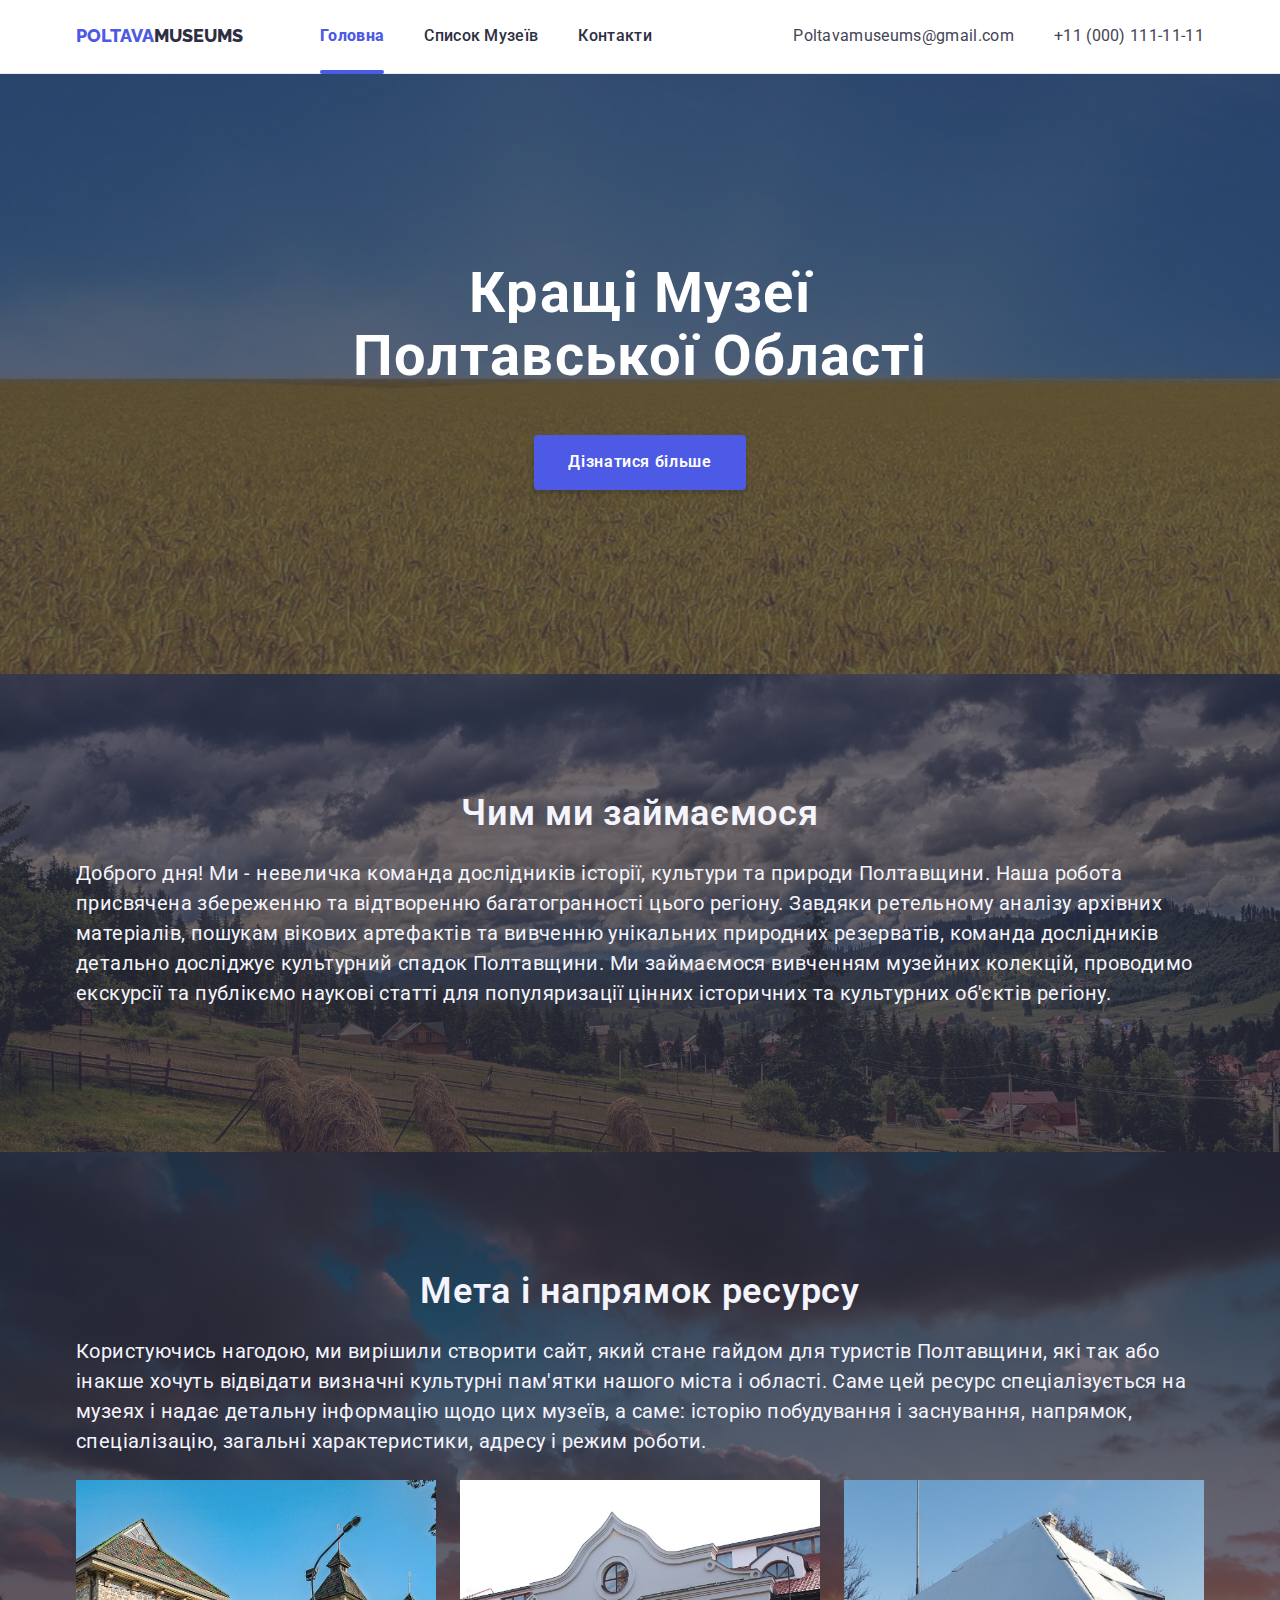
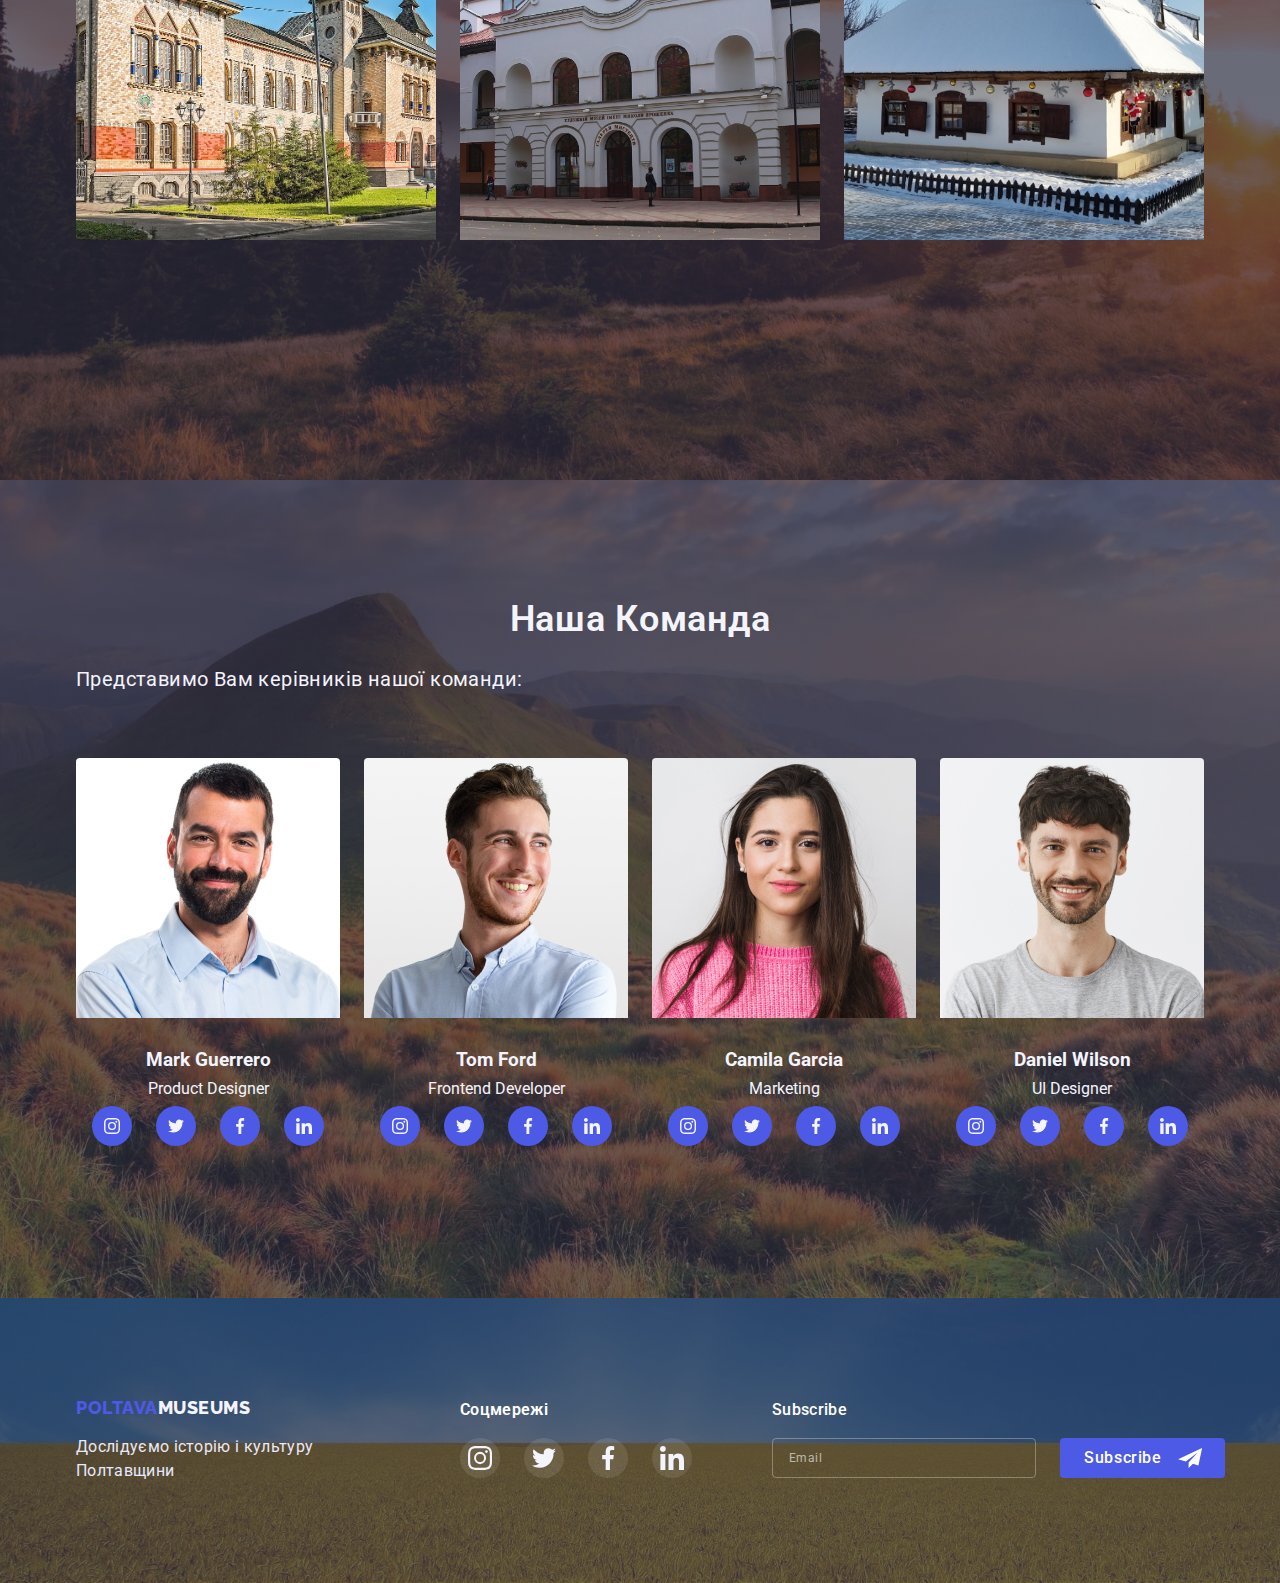
==== commit c784094b: "pt1" ====
--- a/index.html
+++ b/index.html
@@ -4,7 +4,7 @@
     <meta charset="UTF-8">
     <meta http-equiv="X-UA-Compatible" content="IE=edge">
     <meta name="viewport" content="width=device-width, initial-scale=1.0">
-    <title>Main Page</title>
+    <title>Головна сторінка</title>
     <link rel="preconnect" href="https://fonts.googleapis.com">
     <link rel="preconnect" href="https://fonts.gstatic.com" crossorigin>
     <link href="https://fonts.googleapis.com/css2?family=Raleway:wght@700;800&family=Roboto:wght@400;500;700;900&display=swap" rel="stylesheet">  
@@ -24,12 +24,12 @@
         <div class="container-header">
             <div class="header-block">
                 <nav>
-                <a href="./index.html" class="logo">Web<span class="logo-studio">Studio</span></a>
+                <a href="./index.html" class="logo">POLTAVA<span class="logo-studio">MUSEUMS</span></a>
 
                     <ul class="nav-list">
-                        <li class="nav-member"><a href ="./index.html" class="nav-link-current">Studio</a></li>
-                        <li class="nav-member"><a href ="./portfolio.html" class="nav-link">Portfolio</a></li>
-                        <li class="nav-member"><a href ="./contact.html" class="nav-link">Contacts</a></li>
+                        <li class="nav-member"><a href ="./index.html" class="nav-link-current">Головна</a></li>
+                        <li class="nav-member"><a href ="./portfolio.html" class="nav-link">Список музеїв</a></li>
+                        <li class="nav-member"><a href ="./contact.html" class="nav-link">Контакти</a></li>
                     </ul>
                 </nav>
                 <button data-menu-open type="button" class="menu-open" >
@@ -38,7 +38,7 @@
                 </svg>
                 </button>
                 <ul class="contacts">
-                    <li class="contacts-member"><a href="mailto:info@devstudio.com" class="contacts-link">info@devstudio.com</a></li>
+                    <li class="contacts-member"><a href="mailto:info@devstudio.com" class="contacts-link">Poltavamuseums@gmail.com</a></li>
                     <li class="contacts-member"><a href="tel:+11(000)111-11-11" class="contacts-link">+11 (000) 111-11-11</a></li>
                 </ul>
             </div>
@@ -53,15 +53,15 @@
                     </button>
                     <div>
                     <ul class="nav-list-menu">
-                        <li class="nav-member-menu"><a href ="./index.html" class="nav-link current-menu">Studio</a></li>
-                        <li class="nav-member-menu"><a href ="./portfolio.html" class="nav-link">Portfolio</a></li>
-                        <li class="nav-member-menu"><a href ="./contact.html" class="nav-link">Contacts</a></li>
+                        <li class="nav-member-menu"><a href ="./index.html" class="nav-link current-menu">Головна</a></li>
+                        <li class="nav-member-menu"><a href ="./portfolio.html" class="nav-link">Список музеїв</a></li>
+                        <li class="nav-member-menu"><a href ="./contact.html" class="nav-link">Контакти</a></li>
                     </ul>
                     </div>
                     <div>
                     <ul class="contacts-menu">
                         <li class="contacts-member-menu"><a href="tel:+11(000)111-11-11" class="contacts-link phone-menu">+11 (000) 111-11-11</a></li>
-                        <li class= "contacts-member-menu"><a href="mailto:info@devstudio.com" class="contacts-link email-menu">info@devstudio.com</a></li>
+                        <li class= "contacts-member-menu"><a href="mailto:info@devstudio.com" class="contacts-link email-menu">Poltavamuseums@gmail.com</a></li>
                     </ul>
                     
                     <ul class="social-link-list-menu">
@@ -95,16 +95,16 @@
     <section class="banner">
         <div class="container">
             <div class="banner-content">
-                <h1 class="banner-logo">Effective Solutions<br>For Your Business</h1>
-                <button type="button" name="order_service" data-modal-open class="button">Order Service</button>
+                <h1 class="banner-logo">Кращі музеї<br>Полтавської області</h1>
+                <button type="button" name="order_service" data-modal-open class="button">Дізнатися більше</button>
                
                 <div class="modal-backdrop is-hidden" data-modal>
                     <div class="modal">
                         <button data-modal-close class="modal-button"><svg width="8" height="8" class="modal-svg"><use href="./images/sprite/vector.svg#vector"></use></svg></button>
-                        <p class="form-title">Leave your contacts and we will call you back</p>
+                        <p class="form-title">Залиште свої контакти, і ми з Вами зв'яжемося</p>
                         <form class="form">
                                 <div class="modal-field">
-                                <label for="user-name">Name</label>
+                                <label for="user-name">Ім'я</label>
                                 <span class="input-field">
                                 <input type="text"  name="user-name" id="user-name" class="input" placeholder="" required>
                                 <svg width="18" height="18" class="input-icon"><use href="./images/sprite/form-icons.svg#person"></use></svg>
@@ -112,7 +112,7 @@
                                 </div>
 
                                 <div class="modal-field">
-                                <label for="user-phone">Phone</label>
+                                <label for="user-phone">Номер телефону</label>
                                 <span class="input-field">
                                 <input type="tel"  name="user-phone" id="user-phone" class="input"  placeholder="" required 
                                 pattern="[\+]\d{3}\s[\(]\d{2}[\)]\s\d{3}[\-]\d{2}[\-]\d{2}">
@@ -121,7 +121,7 @@
                                 </div>
 
                                 <div class="modal-field">
-                                <label for="user-mail">Mail</label>
+                                <label for="user-mail">Пошта</label>
                                 <span class="input-field">
                                 <input type="email"  name="user-mail" id="user-mail" class="input" placeholder="" required>
                                 <svg width="18" height="18"  class="input-icon"><use href="./images/sprite/form-icons.svg#email"></use></svg>
@@ -129,13 +129,13 @@
                                 </div>
 
                                 <div class="modal-textarea-field">
-                                <label for="field">Comment</label> 
-                                <textarea  id="field" name="field"  class="textarea" placeholder="Text input"></textarea>
+                                <label for="field">Повідомленя</label> 
+                                <textarea  id="field" name="field"  class="textarea" placeholder="Повідомлення"></textarea>
                                 </div>
                                 <div class="modal-checkbox-field">
                                 <label for="checkbox" class="check-label" >
                                     <input type="checkbox" id="checkbox" class="checkbox" required>
-                                    <span class="checkbox-icon"></span>I accept the terms and conditions of the <a href="./index.html">Privacy Policy</a>
+                                    <span class="checkbox-icon"></span>Я погоджуюся з <a href="./index.html">Умовами використання</a>
                                     
                                 </label>
                                 </div>
@@ -148,9 +148,9 @@
         </div>
     </section>
         <!--important-points-->
-    <section class="important-points-section">
-        <div class="container">
-            <h2 class="important-points-hidden-heading" hidden>Important Points</h2>
+    <!-- <section class="important-points-section">
+        <div class="container">
+            <h2 class="important-points-hidden-heading" hidden>Важливі деталі</h2>
             <ul class="important-points">
                 <li class="important-points-member">
                     <div class="important-points-card-icon">
@@ -194,28 +194,46 @@
                 </li>
             </ul>
         </div>
-    </section>
+    </section> -->
         <!--activities-->
     <section class="activities">
         <div class="container">
-            <h2 class="activities-title"> What are we doing</h2>
-            <ul class="activities-list">
-                <li class="activities-member"><img src = "./images/Image1.jpg" alt ="img1" 
-                srcset="./images/Image1.jpg 1x, ./images/Image1-2x.jpg 2x"
-                width="360"></li>
-                <li class="activities-member"><img src = "./images/Image2.jpg" alt ="img2"
-                srcset="./images/Image2.jpg 1x, ./images/Image2-2x.jpg 2x"
-                width="360"></li>
-                <li class="activities-member"><img src = "./images/Image3.jpg" alt ="img3" 
-               srcset="./images/Image3.jpg 1x, ./images/Image3-2x.jpg 2x"
-                width="360"></li>
-            </ul>
-        </div>
-    </section>  
+            <h2 class="activities-title">Чим ми займаємося</h2>
+            <p class="activities-description-text">
+                Доброго дня! Ми - невеличка команда дослідників історії, культури та природи Полтавщини. Наша робота  присвячена збереженню та відтворенню багатогранності цього регіону. 
+                Завдяки ретельному аналізу архівних матеріалів, пошукам вікових артефактів та вивченню унікальних природних резерватів, команда дослідників детально досліджує культурний спадок Полтавщини. 
+                Ми займаємося вивченням музейних колекцій, проводимо екскурсії та публікємо наукові статті для популяризації цінних історичних та культурних об'єктів регіону. 
+            </p>
+            <!-- <ul class="activities-list">
+                <li class="activities-member"><img src = "./images/Countryside1.jpg" alt ="img1" 
+                width="360"></li>
+                <li class="activities-member"><img src = "./images/Countryside2.jpg" alt ="img2"
+                width="360"></li>
+                <li class="activities-member"><img src = "./images/Countryside3.jpg" alt ="img3" 
+                width="360"></li>
+            </ul> -->
+        </div>
+    </section> 
+    <!--target-->
+    <section class = "target">
+        <div class="container">
+            <h2 class = "target-title">Мета і напрямок ресурсу</h2>
+            <p class = "target-description-text">Користуючись нагодою, ми вирішили створити сайт, який стане гайдом для туристів Полтавщини, які так або інакше хочуть відвідати визначні культурні пам'ятки нашого міста і області. Саме цей ресурс спеціалізується на музеях і надає детальну інформацію щодо цих музеїв, а саме: історію побудування і заснування, напрямок, спеціалізацію, загальні характеристики, адресу і режим роботи. </p>
+              <ul class="target-list">
+                <li class="target-member"><img src = "./images/Kraeznavchyyi.jpg" alt ="img1" 
+                width="360"></li>
+                <li class="target-member"><img src = "./images/Khudoznyi.jpg" alt ="img2"
+                width="360"></li>
+                <li class="target-member"><img src = "./images/Etnografichnyi.jpeg" alt ="img3" 
+                width="360"></li>
+            </ul> 
+        </div>
+    </section> 
         <!--teamсards-->
     <section class="teamcards">
         <div class="container">
-            <h2 class="teamcards-title">Our Team</h2>
+            <h2 class="teamcards-title">Наша команда</h2>
+            <p class="teamcards-description-text">Представимо Вам керівників нашої команди:</p>
             <ul class="teamcards-list">
                 <li class="teamcards-member">
                 <article class="teamcard">
@@ -349,7 +367,7 @@
         </div>
     </section>
     <!-- customer-stuff -->
-    <section class="customer-section">
+    <!-- <section class="customer-section">
         <div class="container">
             <h2 class="customer-title">Customers</h2>
             <ul class="customer-services-list">
@@ -397,20 +415,19 @@
                 </li>
             </ul>
         </div>
-    </section>
+    </section> -->
 </main> 
         <!--footer-->
     <footer class="footer">
         <div class="container-footer">
             <div class="footer-content">
             <div class="footer-logo">
-            <a href="./index.html" class="footer-web">Web<span class="footer-studio">Studio</span></a>
-            </div>
-            <p class="footer-text"> Increase the flow of customers and sales for your business 
-            with digital marketing & growth solutions.</p>
+            <a href="./index.html" class="footer-web">Poltava<span class="footer-studio">Museums</span></a>
+            </div>
+            <p class="footer-text">Дослідуємо історію і культуру Полтавщини</p>
             </div>
             <div class="footer-socials">
-                <h3 class="footer-socials-title"> Social Media</h3>
+                <h3 class="footer-socials-title">Соцмережі</h3>
                 <ul class="footer-social-link-list">
                     <li>
                         <a href="https://instagram.com" target="_blank" link="noopener norefferer nofollow" class="footer-social-link">
--- a/css/styles.css
+++ b/css/styles.css
@@ -6,6 +6,7 @@
 
 /*root*/
 :root{
+
 --standard-white-color: #ffffff;
 --text-color: #434455;
 --title-text-color: #2E2F42;
@@ -130,7 +131,7 @@
 }
 
 .nav-list{
-    margin-left: 77px; 
+    margin-left: 32px; 
 }
 .nav-member{
     list-style-type: none;  
@@ -269,7 +270,12 @@
 
 /*footer*/
 .footer{
-    background: var(--title-text-color);
+   background-image: linear-gradient(
+    rgba(46, 47, 66, 0.7),
+    rgba(46, 47, 66, 0.7)), url(../images/zastavka1.jpg);
+    background-size: cover;
+    background-position: center;
+    background-repeat: no-repeat;
     padding-top: 100px;
     padding-bottom: 100px;
 }
@@ -440,7 +446,7 @@
     padding-bottom: 112px;
     background-image: linear-gradient(
         rgba(46, 47, 66, 0.7),
-        rgba(46, 47, 66, 0.7)), url(../images/Bgimage-mob.jpg);
+        rgba(46, 47, 66, 0.7)), url(../images/zastavka1.jpg);
     max-width: 100vw;
     max-height: 432px;
     background-size: cover;
@@ -453,7 +459,7 @@
     .banner{
         background-image: linear-gradient(
         rgba(46, 47, 66, 0.7),
-        rgba(46, 47, 66, 0.7)), url(../images/Bgimage-mob2x.jpg);
+        rgba(46, 47, 66, 0.7)), url(../images/zastavka1.jpg);
     }
   }
 .banner-logo{
@@ -717,7 +723,7 @@
 }
 
 /*important-points index.html*/
-.important-points-section{
+/* .important-points-section{
     padding-top: 96px;
     padding-bottom: 96px;
 }
@@ -766,11 +772,16 @@
     letter-spacing: 0.02em;
     color: var(--text-color);
     text-align: initial;
-}
+} */
 /*activities index.html*/
 .activities{
     padding-bottom: 120px;
     display: none;
+    padding-top: 120px;
+    background-image: linear-gradient( rgba(46, 47, 66, 0.7), rgba(46, 47, 66, 0.7)), url(/images//Activities-background.jpg);
+    background-repeat: no-repeat;
+    background-size: cover;
+    background-position: center;
 }
 .activities-title{
     font-weight: 600;
@@ -778,26 +789,71 @@
     line-height: 1.11;
     text-align: center;
     letter-spacing: 0.02em;
-    text-transform: capitalize;
-    color: var(--title-text-color);
-    margin-bottom: 72px;
-    
-}
-.activities-list{
-   
-    display: flex;
-}
-.activities-member{
+    /* text-transform: capitalize; */
+    color: var(--light-white-color);
+    margin-bottom: 24px; 
+}
+.activities-description-text{
+    font-weight: 400;
+    font-size: 20px;
+    line-height: 1.5;
+    letter-spacing: 0.02em;
+    margin-bottom: 24px;
+    color: var(--light-white-color);
+}
+
+/* target index.html */
+.target{
+    padding-top: 120px;
+    padding-bottom: 240px;
+    background-image: linear-gradient( rgba(46, 47, 66, 0.7), rgba(46, 47, 66, 0.7)), url(/images//Target-background.jpg);
+    background-repeat: no-repeat;
+    background-size: cover;
+    background-position: center;
+    margin: 0 auto;
+}
+.target-title{
+    font-weight: 600;
+    font-size: 36px;
+    line-height: 1.11;
+    text-align: center;
+    letter-spacing: 0.02em;
+    /* text-transform: capitalize; */
+    color: var(--light-white-color);
+    margin-bottom: 24px; 
+}
+.target-description-text{
+    font-weight: 400;
+    font-size: 20px;
+    line-height: 1.5;
+    letter-spacing: 0.02em;
+    margin-bottom: 24px;
+    color: var(--light-white-color);
+}
+.target-list{
+    display: flex;
+}
+.target-member {
     list-style-type: none;
-}
-.activities-list li:not(:last-child){
+    
+  }
+  .target-member img {
+    width: 100%;
+    height: 360px;
+    object-fit: cover; /* Crop or stretch the image to fit within the container */
+  }
+.target-list li:not(:last-child){
    margin-right: 24px;
 }
 /*teamcards index.html*/
 .teamcards{
     background: var(--light-white-color);
     padding-top: 96px;
-    
+    background-image:  linear-gradient( rgba(46, 47, 66, 0.7), rgba(46, 47, 66, 0.7)), url(/images//Teamcards-background.jpg);
+    background-repeat: no-repeat;
+    background-size: cover;
+    background-position: center;
+    margin: 0 auto;
 }
 .teamcards-title{
     font-weight: 600;
@@ -806,9 +862,18 @@
     text-align: center;
     letter-spacing: 0.02em;
     text-transform: capitalize;
-    color: var(--title-text-color);
-    margin-bottom: 72px;
-    
+    color: var(--light-white-color);
+    margin-bottom: 24px;
+    
+}
+.teamcards-description-text{
+    font-weight: 400;
+    font-size: 20px;
+    line-height: 1.5;
+    letter-spacing: 0.02em;
+    margin-bottom: 24px;
+    color: var(--light-white-color);
+    margin-bottom: 64px;
 }
 .teamcards-list{
     display: flex;
@@ -825,7 +890,8 @@
     justify-content: center;
     align-items: center;
     gap: 8px;
-    background-color: var(--standard-white-color);
+    background-color: transparent;
+    color: var(--light-white-color);
 }
 
 
@@ -842,7 +908,6 @@
  margin-bottom: 0;
 }
 .teamcard{
-    box-shadow: var(--card-shadow);
     border-radius: 4px;
     overflow: hidden;
     align-items: center;
@@ -870,7 +935,7 @@
 
 }
 /* Customer section index.html */
-.customer-section{
+/* .customer-section{
     padding-top: 96px;
     padding-bottom: 96px;
 }
@@ -910,7 +975,7 @@
     transition-property: background-color, border, fill;
     transition-duration: var(--animation-duration);
     transition-timing-function: var(--animation-timing-function);
-}
+} */
 /*-------------portfolio.html styles-------------*/
 /*section*/
 .portfolio{
--- a/css/mobile.css
+++ b/css/mobile.css
@@ -30,6 +30,12 @@
    .banner{
       max-width: 428px;
    }
+   .target{
+      max-width: 428px;
+   }
+   .teamcards{
+      max-width: 428px;
+   }
    .container-footer{
       max-width: 428px;
    }
--- a/css/tablet.css
+++ b/css/tablet.css
@@ -74,7 +74,7 @@
         max-height: 436px;
         background-image: linear-gradient(
         rgba(46, 47, 66, 0.7),
-        rgba(46, 47, 66, 0.7)), url(../images/Bgimage-tab.jpg);
+        rgba(46, 47, 66, 0.7)), url(../images/zastavka1.jpg);
     }
     @media (min-device-pixel-ratio: 2),
   (min-resolution: 192dpi),
@@ -82,7 +82,7 @@
     .banner{
         background-image: linear-gradient(
         rgba(46, 47, 66, 0.7),
-        rgba(46, 47, 66, 0.7)), url(../images/Bgimage-tab2x.jpg);
+        rgba(46, 47, 66, 0.7)), url(../images/zastavka1.jpg);
     }
   }
     .banner{
@@ -100,7 +100,7 @@
         width: 408px;
         min-height: 586px;
     }
-    .important-points-section{
+    /* .important-points-section{
         padding-bottom: 96px;
     }
     .important-points{
@@ -117,9 +117,13 @@
     }
     .important-points li:not(:first-child){
         margin-top: 0;
+    } */
+    .target{
+        max-width: 768px;
     }
     .teamcards{
         padding-bottom: 105px;
+        max-width: 768px;
     }
     .teamcards-list{
         padding-bottom: 0;
@@ -132,10 +136,10 @@
     .teamcards-member{
         width:  calc((100% - 24px) / 2);
     }
-    .customer-services-list{
+    /* .customer-services-list{
         gap: 24px;
         row-gap: 72px;
-    }
+    } */
     .footer-content{
         margin-left: 108px;
     }
--- a/css/desktop.css
+++ b/css/desktop.css
@@ -106,7 +106,7 @@
         margin-right: auto;
         background-image: linear-gradient(
         rgba(46, 47, 66, 0.7),
-        rgba(46, 47, 66, 0.7)), url(../images/Bgimage.jpg);
+        rgba(46, 47, 66, 0.7)), url(../images/zastavka1.jpg);
     }
     @media (min-device-pixel-ratio: 2),
   (min-resolution: 192dpi),
@@ -114,7 +114,7 @@
     .banner{
         background-image: linear-gradient(
         rgba(46, 47, 66, 0.7),
-        rgba(46, 47, 66, 0.7)), url(../images/Bgimage2x.jpg);
+        rgba(46, 47, 66, 0.7)), url(../images/zastavka1.jpg);
     }
   }
     .banner-logo{
@@ -129,7 +129,7 @@
         width: 408px;
         min-height: 584px;
     }
-    .important-points-section{
+    /* .important-points-section{
         padding-top: 120px;
     
     }
@@ -167,7 +167,7 @@
     }
     .important-points-description{
         font-weight: 400;
-    }
+    } */
     .activities{
         display: flex;
     }
@@ -190,11 +190,11 @@
     .teamcards-list > .teamcards-member:not(:first-child) {
         margin-left: 24px;
     }
-    .customer-services-list{
+    /* .customer-services-list{
         gap: 24px;
         flex-wrap: initial;
         justify-content: initial;
-    }
+    } */
     .container-footer{
         flex-wrap: initial;
         justify-content: initial;
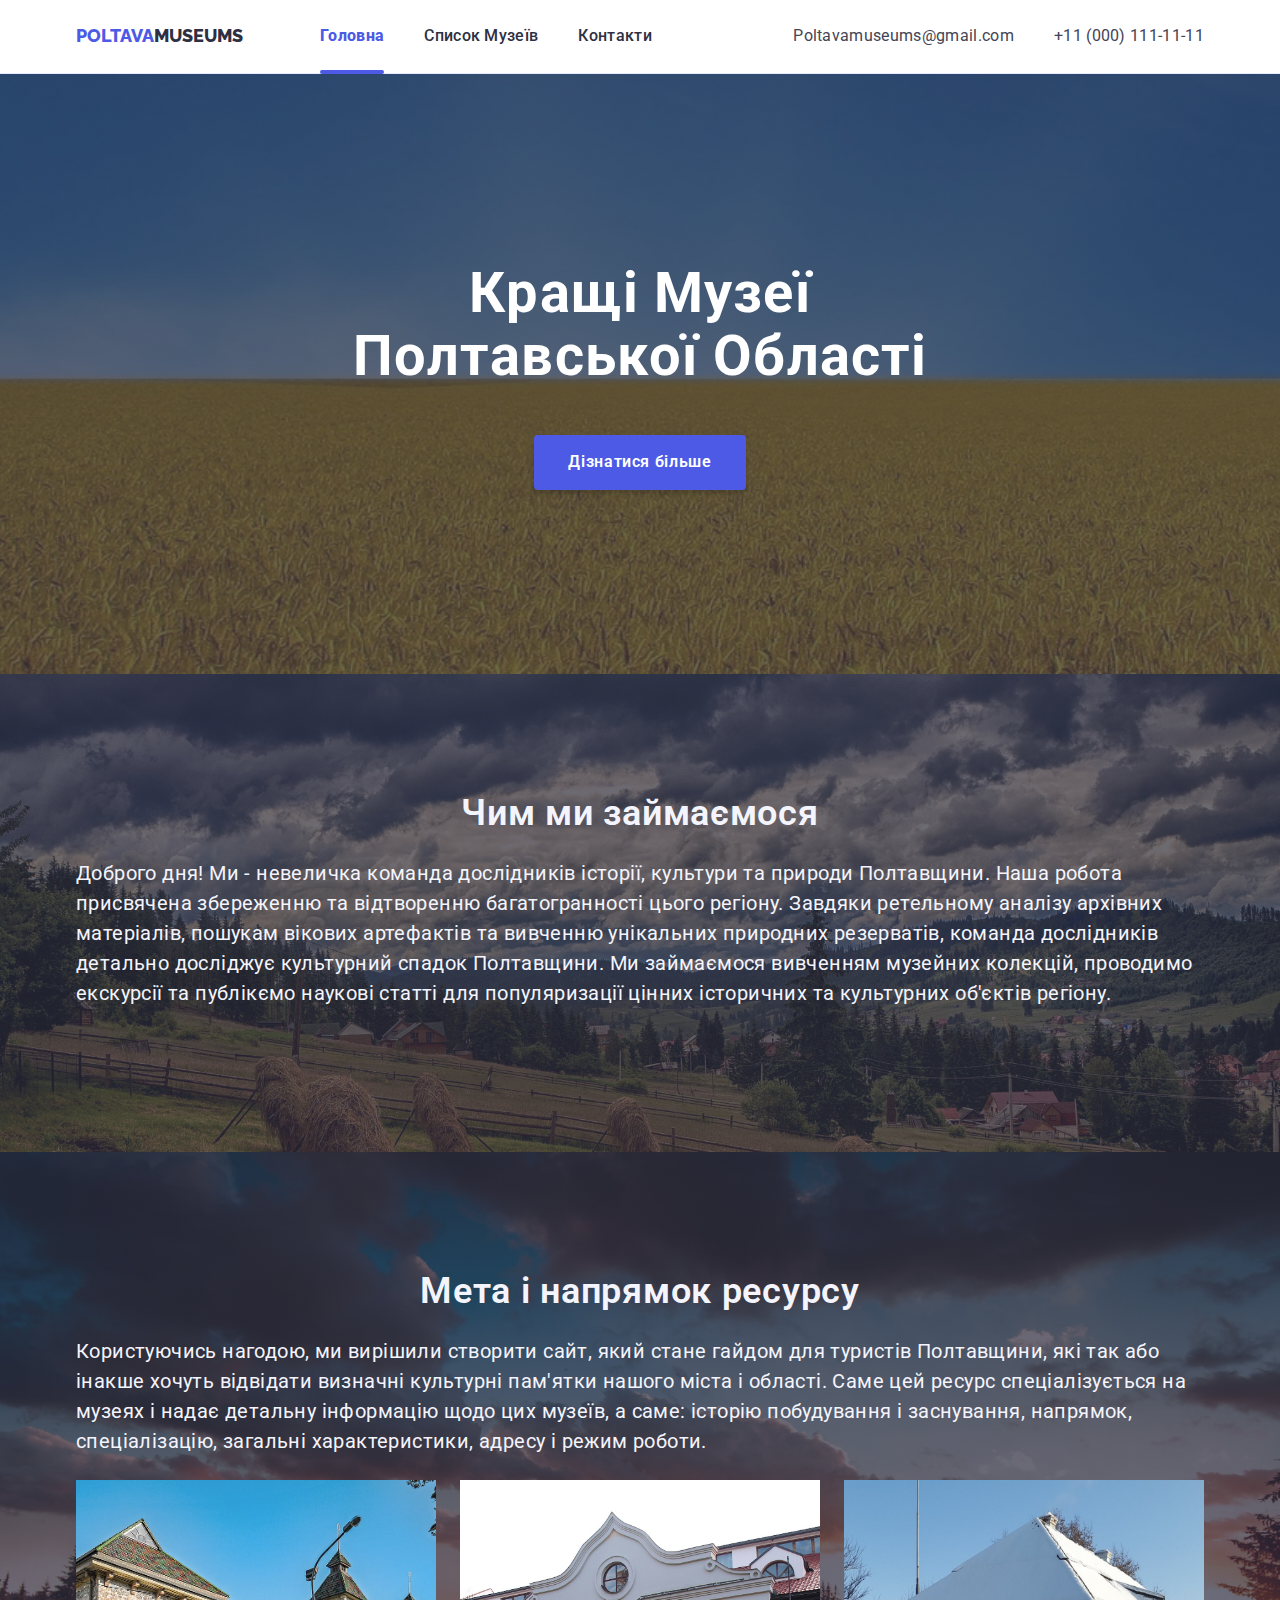
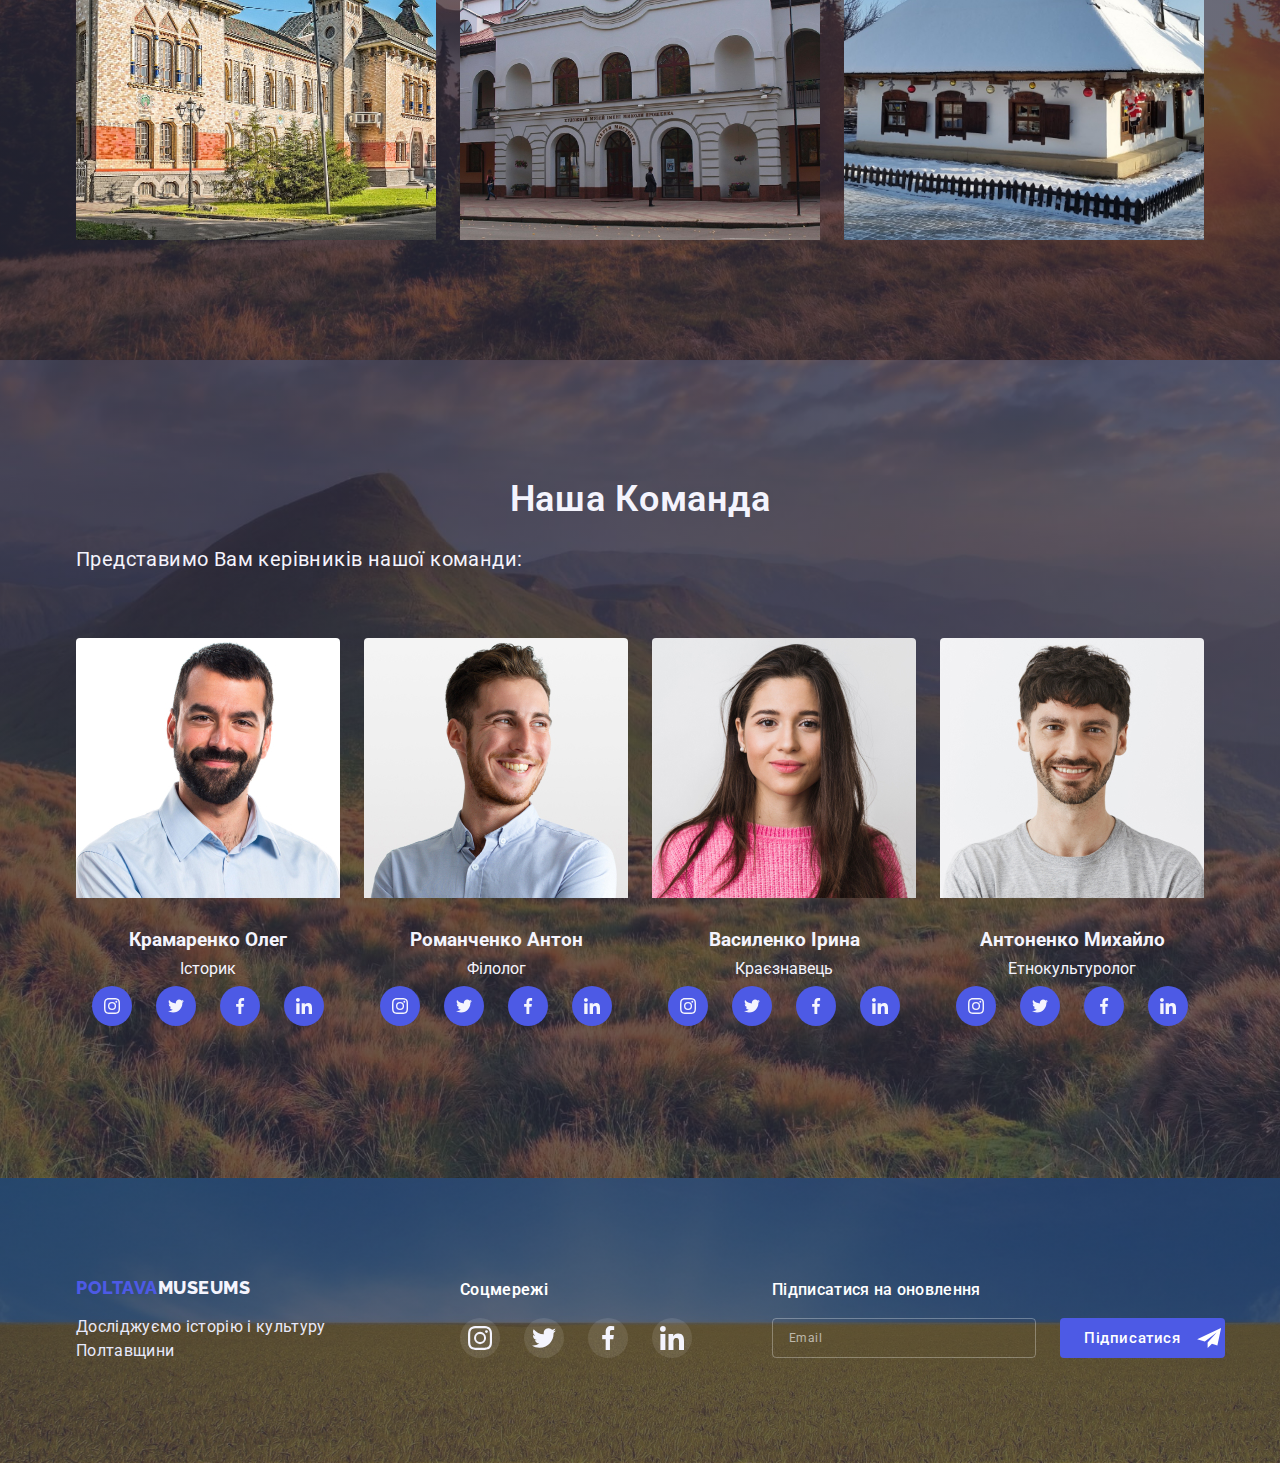
==== commit 1c10b086: "Index done" ====
--- a/index.html
+++ b/index.html
@@ -243,7 +243,7 @@
                 width="264">
                 </div>
                 <div class="teamcard-content"> 
-                <h3>Mark Guerrero</h3> <p>Product Designer</p>
+                <h3>Крамаренко Олег</h3> <p>Історик</p>
                 <ul class="social-link-list">
                     <li>
                         <a href="https://instagram.com" target="_blank" link="noopener norefferer nofollow" class="social-link">
@@ -275,7 +275,7 @@
                 width="264">
                 </div> 
                 <div class="teamcard-content">
-                <h3>Tom Ford</h3> <p>Frontend Developer</p>
+                <h3>Романченко Антон</h3><p>Філолог</p>
                 <ul class="social-link-list">
                     <li>
                         <a href="https://instagram.com" target="_blank" link="noopener norefferer nofollow" class="social-link">
@@ -307,7 +307,7 @@
                 width="264">
                 </div> 
                 <div class="teamcard-content"> 
-                <h3>Camila Garcia</h3> <p>Marketing</p>
+                <h3>Василенко Ірина</h3><p>Краєзнавець</p>
                  <ul class="social-link-list">
                     <li>
                         <a href="https://instagram.com" target="_blank" link="noopener norefferer nofollow" class="social-link">
@@ -339,7 +339,7 @@
                 width="264">
                 </div> 
                 <div class="teamcard-content">
-                <h3>Daniel Wilson</h3> <p>UI Designer</p>
+                <h3>Антоненко Михайло</h3><p>Етнокультуролог</p>
                  <ul class="social-link-list">
                     <li>
                         <a href="https://instagram.com" target="_blank" link="noopener norefferer nofollow" class="social-link">
@@ -424,7 +424,7 @@
             <div class="footer-logo">
             <a href="./index.html" class="footer-web">Poltava<span class="footer-studio">Museums</span></a>
             </div>
-            <p class="footer-text">Дослідуємо історію і культуру Полтавщини</p>
+            <p class="footer-text">Досліджуємо історію і культуру Полтавщини</p>
             </div>
             <div class="footer-socials">
                 <h3 class="footer-socials-title">Соцмережі</h3>
@@ -452,12 +452,12 @@
             <div class="footer-form-content">
                 
                 <form action="post">
-                    <h3 class="footer-form-title">Subscribe</h3>
+                    <h3 class="footer-form-title">Підписатися на оновлення</h3>
                     <div class="input-and-button">
                     <label class="label-exception">
                         <input type="mail" class="footer-input" placeholder="Email">
                     </label>
-                    <button type="submit" class="footer-button">Subscribe<span class="send-icon"><svg width="24" height="20"><use href="./images/sprite/form-icons.svg#send"></use></svg></span></button>
+                    <button type="submit" class="footer-button">Підписатися<span class="send-icon"><svg width="24" height="20"><use href="./images/sprite/form-icons.svg#send"></use></svg></span></button>
                     </div>
                 </form>
             </div>
--- a/css/styles.css
+++ b/css/styles.css
@@ -413,7 +413,7 @@
     font-family: 'Roboto';
     font-style: normal;
     font-weight: 500;
-    font-size: 16px;
+    font-size: 15px;
     line-height: 1.5;
     letter-spacing: 0.04em;
     cursor: pointer;
@@ -805,7 +805,7 @@
 /* target index.html */
 .target{
     padding-top: 120px;
-    padding-bottom: 240px;
+    padding-bottom: 120px;
     background-image: linear-gradient( rgba(46, 47, 66, 0.7), rgba(46, 47, 66, 0.7)), url(/images//Target-background.jpg);
     background-repeat: no-repeat;
     background-size: cover;
--- a/css/tablet.css
+++ b/css/tablet.css
@@ -140,6 +140,11 @@
         gap: 24px;
         row-gap: 72px;
     } */
+    .footer{
+        max-width: 768px;
+        margin-right: auto;
+        margin-left: auto;
+    }
     .footer-content{
         margin-left: 108px;
     }
--- a/css/desktop.css
+++ b/css/desktop.css
@@ -170,10 +170,21 @@
     } */
     .activities{
         display: flex;
+        max-width: 1600px;
+        margin-right: auto;
+        margin-left: auto;
+    }
+    .target{
+        max-width: 1600px;
+        margin-right: auto;
+        margin-left: auto;
     }
     .teamcards{
         padding-top: 120px;
         padding-bottom: 120px;
+        max-width: 1600px;
+        margin-right: auto;
+        margin-left: auto;
     }
 
     .teamcards-list{
@@ -195,6 +206,11 @@
         flex-wrap: initial;
         justify-content: initial;
     } */
+    .footer{
+        max-width: 1600px;
+        margin-right: auto;
+        margin-left: auto;
+    }
     .container-footer{
         flex-wrap: initial;
         justify-content: initial;
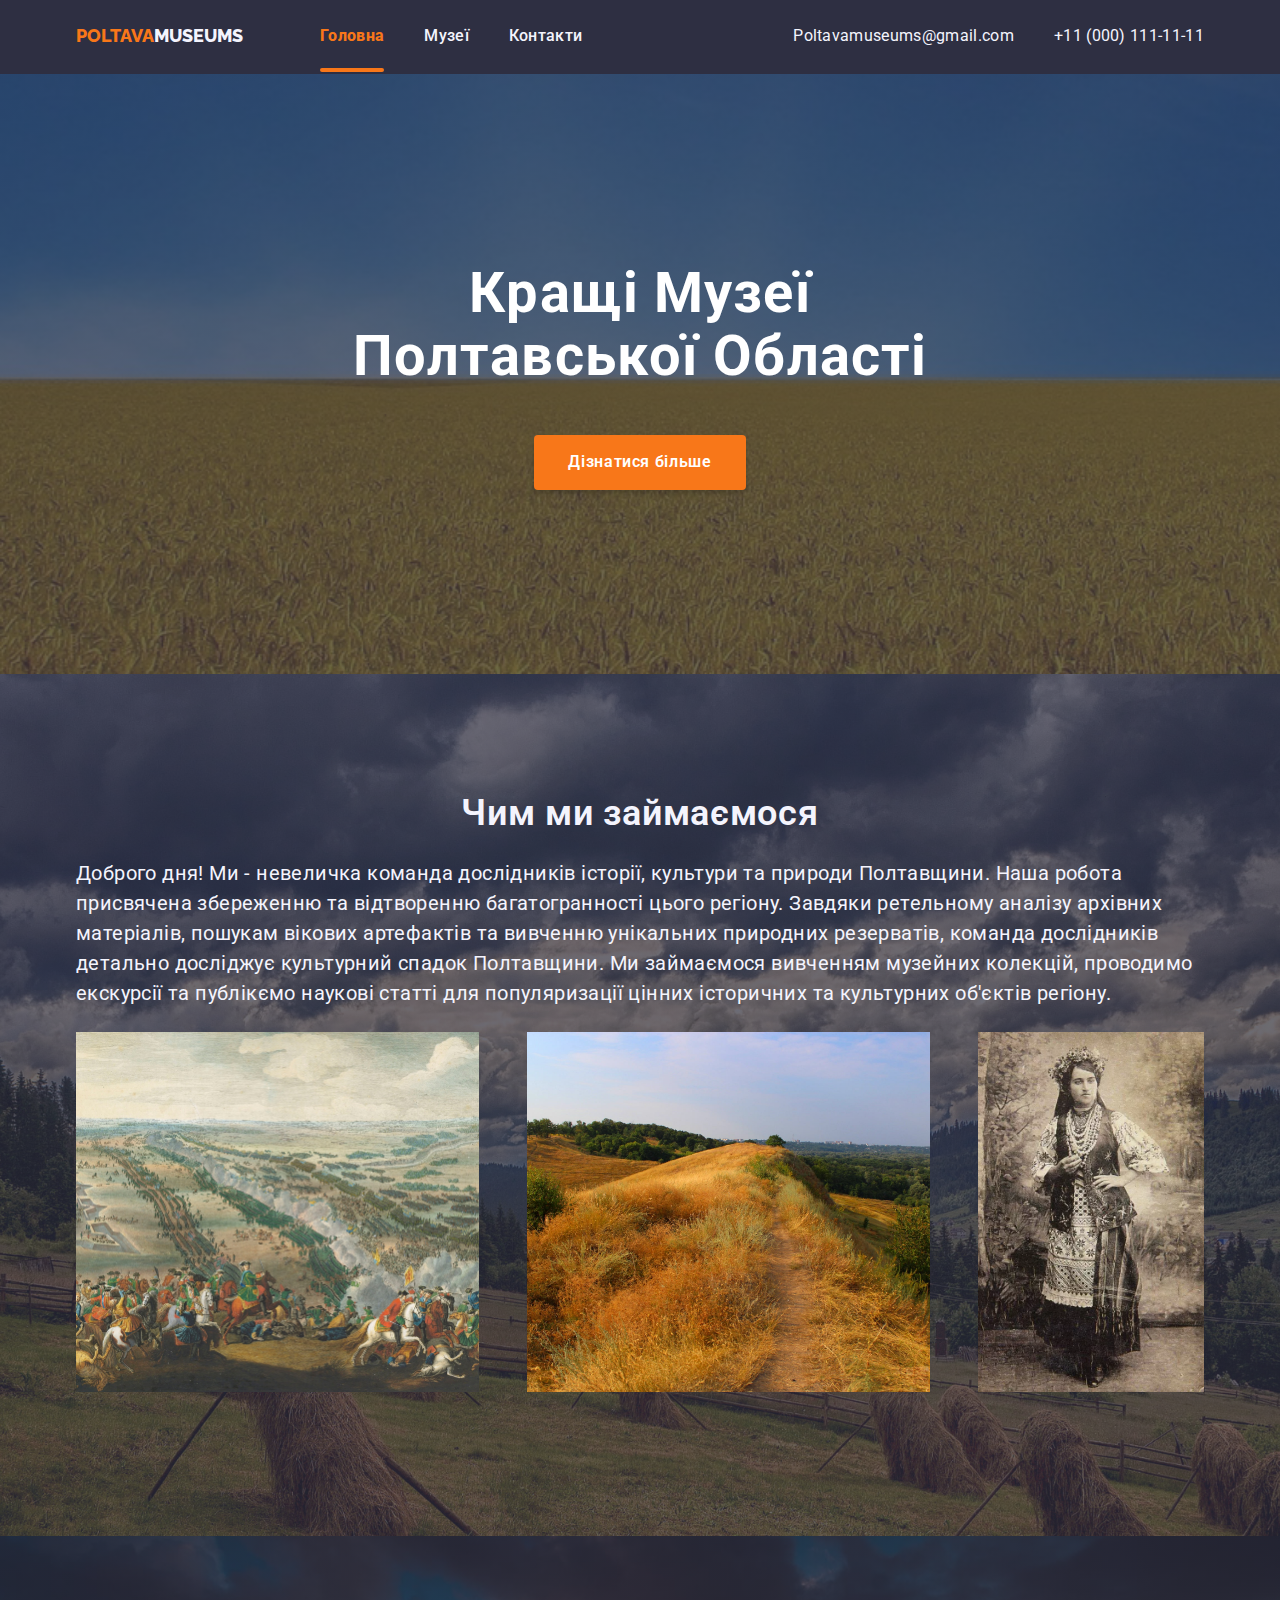
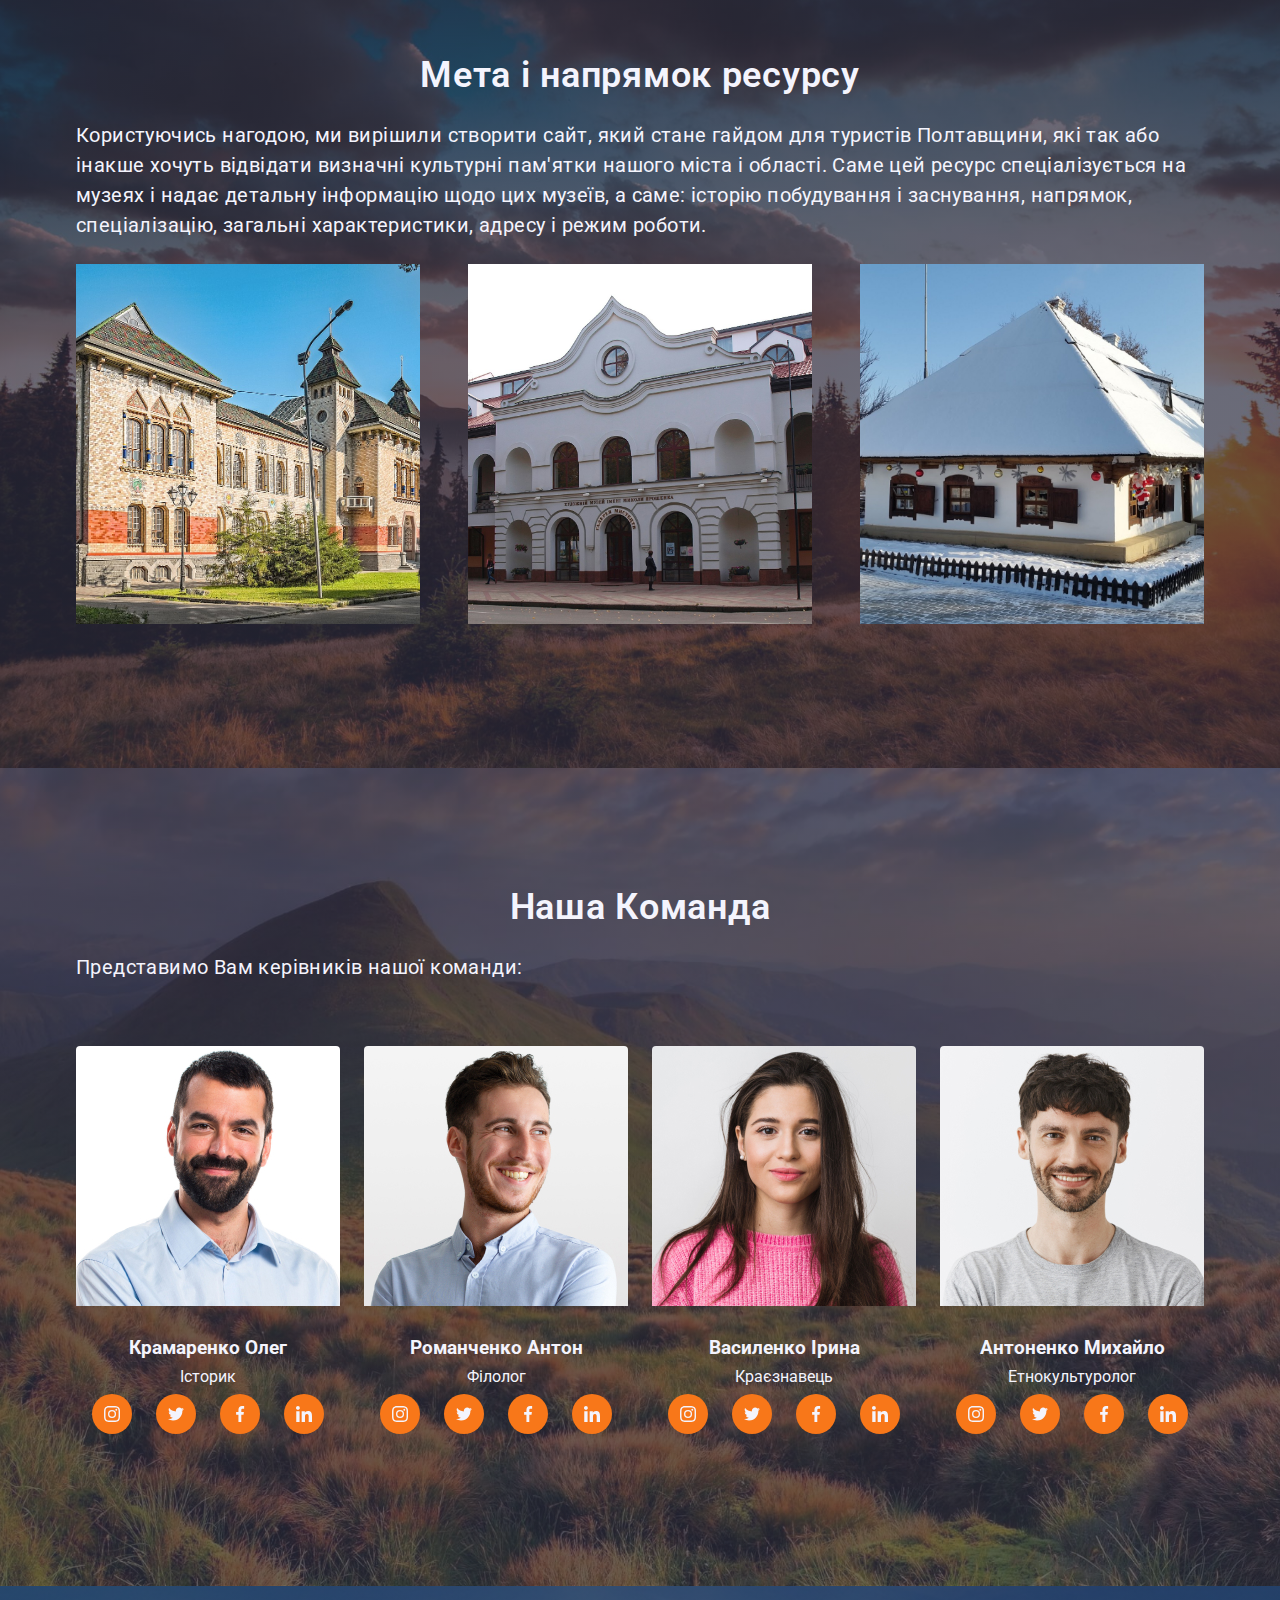
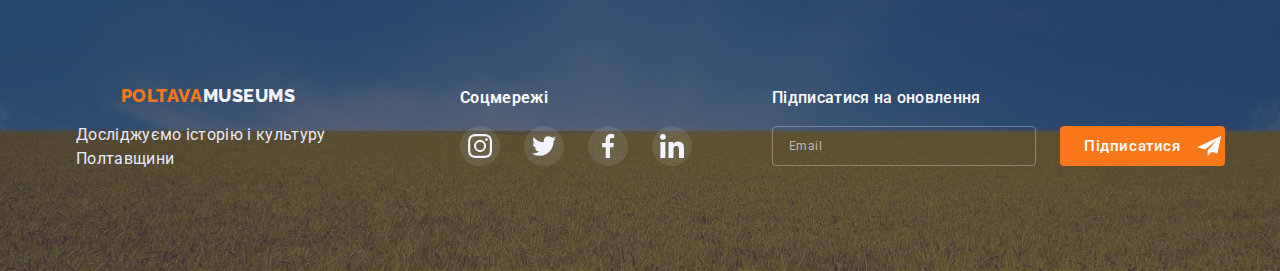
==== commit 88c5ebf5: "CourseProject done" ====
--- a/index.html
+++ b/index.html
@@ -28,7 +28,7 @@
 
                     <ul class="nav-list">
                         <li class="nav-member"><a href ="./index.html" class="nav-link-current">Головна</a></li>
-                        <li class="nav-member"><a href ="./portfolio.html" class="nav-link">Список музеїв</a></li>
+                        <li class="nav-member"><a href ="./portfolio.html" class="nav-link">Музеї</a></li>
                         <li class="nav-member"><a href ="./contact.html" class="nav-link">Контакти</a></li>
                     </ul>
                 </nav>
@@ -147,54 +147,6 @@
             </div>
         </div>
     </section>
-        <!--important-points-->
-    <!-- <section class="important-points-section">
-        <div class="container">
-            <h2 class="important-points-hidden-heading" hidden>Важливі деталі</h2>
-            <ul class="important-points">
-                <li class="important-points-member">
-                    <div class="important-points-card-icon">
-                        <svg class="icon">
-                            <use href ="./images/sprite/symbol-defs.svg#antenna"> </use>
-                        </svg>
-                    </div>
-                    <h3 class="important-points-title"><b>Strategy</b></h3>
-                    <p class="important-points-description">Our goal is to identify the business
-                        problem to walk away with the perfect and creative solution. </p>
-                </li>
-                <li class="important-points-member">
-                    <div class="important-points-card-icon">
-                        <svg class="icon">
-                            <use href ="./images/sprite/symbol-defs.svg#clock"> </use>
-                        </svg>
-                    </div>
-                    <h3 class="important-points-title"><b>Punctuality</b></h3>
-                    <p class="important-points-description">Bring the key message to the brand's audience for the best price 
-                        within the shortest possible time.</p>
-                </li>
-                <li class="important-points-member">
-                    <div class="important-points-card-icon">
-                        <svg class="icon">
-                            <use href ="./images/sprite/symbol-defs.svg#diagram"> </use>
-                        </svg>
-                    </div>
-                    <h3 class="important-points-title"><b>Diligence</b></h3>
-                    <p class="important-points-description">Research and confirm brands that present the strongest 
-                        digital growth opportunities and minimize risk.</p>
-                </li>
-                <li class="important-points-member">
-                    <div class="important-points-card-icon">
-                        <svg class="icon">
-                            <use href ="./images/sprite/symbol-defs.svg#astronaut"> </use>
-                        </svg>
-                    </div>
-                    <h3 class="important-points-title"><b>Technologies</b></h3>
-                    <p class="important-points-description">Design practice focused on digital experiences.
-                        We bring forth a deep passion for problem-solving.</p>
-                </li>
-            </ul>
-        </div>
-    </section> -->
         <!--activities-->
     <section class="activities">
         <div class="container">
@@ -203,15 +155,15 @@
                 Доброго дня! Ми - невеличка команда дослідників історії, культури та природи Полтавщини. Наша робота  присвячена збереженню та відтворенню багатогранності цього регіону. 
                 Завдяки ретельному аналізу архівних матеріалів, пошукам вікових артефактів та вивченню унікальних природних резерватів, команда дослідників детально досліджує культурний спадок Полтавщини. 
                 Ми займаємося вивченням музейних колекцій, проводимо екскурсії та публікємо наукові статті для популяризації цінних історичних та культурних об'єктів регіону. 
+                <ul class="target-list">
+                    <li class="target-member"><img src = "./images/Activities1.jpg" alt ="img1" 
+                    width="360"></li>
+                    <li class="target-member"><img src = "./images/Activities2.jpeg" alt ="img2"
+                    width="360"></li>
+                    <li class="target-member"><img src = "./images/Activities3.webp" alt ="img3" 
+                    width="360"></li>
+                </ul> 
             </p>
-            <!-- <ul class="activities-list">
-                <li class="activities-member"><img src = "./images/Countryside1.jpg" alt ="img1" 
-                width="360"></li>
-                <li class="activities-member"><img src = "./images/Countryside2.jpg" alt ="img2"
-                width="360"></li>
-                <li class="activities-member"><img src = "./images/Countryside3.jpg" alt ="img3" 
-                width="360"></li>
-            </ul> -->
         </div>
     </section> 
     <!--target-->
@@ -366,56 +318,6 @@
             </ul>
         </div>
     </section>
-    <!-- customer-stuff -->
-    <!-- <section class="customer-section">
-        <div class="container">
-            <h2 class="customer-title">Customers</h2>
-            <ul class="customer-services-list">
-                <li class="customer-services-member">
-                    <a class="customers-link" target="_blank" rel="norefferer noopener nofollow" href="">
-                        <svg width="104" height="56" class="customers-icon">
-                            <use xlink:href="./images/sprite/customer-icons.svg#logo1"></use>
-                        </svg>
-                    </a>
-                </li>
-                <li class="customer-services-member">
-                        <a class="customers-link" target="_blank" rel="norefferer noopener nofollow" href="">
-                            <svg width="104" height="56" class="customers-icon">
-                                <use xlink:href="./images/sprite/customer-icons.svg#logo2"></use>
-                            </svg>
-                        </a>
-                </li>
-                <li class="customer-services-member">
-                        <a class="customers-link" target="_blank" rel="norefferer noopener nofollow" href="">
-                            <svg width="104" height="56" class="customers-icon">
-                                <use xlink:href="./images/sprite/customer-icons.svg#logo3"></use>
-                            </svg>
-                        </a>
-                </li>
-                <li class="customer-services-member">
-                        <a class="customers-link" target="_blank" rel="norefferer noopener nofollow" href="">
-                            <svg width="104" height="56" class="customers-icon">
-                                <use xlink:href="./images/sprite/customer-icons.svg#logo4"></use>
-                            </svg>
-                        </a>
-                </li>
-                <li class="customer-services-member">
-                        <a class="customers-link" target="_blank" rel="norefferer noopener nofollow" href="">
-                            <svg width="104" height="56" class="customers-icon">
-                                <use xlink:href="./images/sprite/customer-icons.svg#logo5"></use>
-                            </svg>
-                        </a>
-                </li>
-                <li class="customer-services-member">
-                        <a class="customers-link" target="_blank" rel="norefferer noopener nofollow" href="">
-                            <svg width="104" height="56" class="customers-icon">
-                                <use xlink:href="./images/sprite/customer-icons.svg#logo6"></use>
-                            </svg>
-                        </a>
-                </li>
-            </ul>
-        </div>
-    </section> -->
 </main> 
         <!--footer-->
     <footer class="footer">
--- a/css/styles.css
+++ b/css/styles.css
@@ -11,10 +11,10 @@
 --text-color: #434455;
 --title-text-color: #2E2F42;
 --subtle-dark-color: #8E8F99;
---active-color: #4D5AE5;
+--active-color:  #F87719;
 --accent-color: #E7E9FC;
 --light-white-color: #F4F4FD;
---second-active-color: #404BBF;
+--second-active-color: #F84119;
 --card-set-gap: 20px;
 --card-shadow: 0px 2px 1px -1px rgba(0, 0, 0, 0.2),
 0px 1px 1px 0px rgba(0, 0, 0, 0.14), 0px 1px 3px 0px rgba(0, 0, 0, 0.12);
@@ -37,13 +37,16 @@
     max-width: 428px;
     height: auto;
 }
+.img-fix{
+    height: 321px;
+}
 h1,h2,h3,h4,h5,h6, ul, li, p {
     margin: 0;
     padding: 0;
 }
 /* body styles */
 .body{
-   background-color: var(--standard-white-color);
+   background-color: var(--title-text-color);
    color: var(--text-color);
    font-family: Roboto, Raleway, sans-serif;
    
@@ -74,7 +77,7 @@
 }
 /*logo, contacts and nav*/
 .header{
-    border-bottom: 1px solid #E7E9FC;
+    border-bottom: 1px solid var(--title-text-color);
     padding-top: 24px;
     padding-bottom: 24px;
     box-shadow: 0px 2px 1px rgb(46 47 66 / 8%), 0px 1px 1px rgb(46 47 66 / 16%), 0px 1px 6px rgb(46 47 66 / 8%);
@@ -111,19 +114,18 @@
     font-weight: 800;
     font-size: 18px;
     line-height: 1.3;
-    color: var(--title-text-color);
+    color: var(--light-white-color);
     text-decoration: none;
     text-transform: uppercase;
 
 }
 .nav-link{
-    color: var(--title-text-color);
+    color: var(--light-white-color);
     text-decoration: none;
     font-size: 36px;
     line-height: 1.11;
     letter-spacing: 0.02em;
     font-weight: 700;
-    color: var(--title-text-color);
     display: inline-block;
     transition: color var(--animation-duration) var(--animation-timing-function);
     text-transform: capitalize;
@@ -156,7 +158,7 @@
 }
 
 .contacts-link{
-    color: var(--text-color);
+    color: var(--light-white-color);
     text-decoration: none;
     font-size: 16px;
     line-height: 1.5;
@@ -189,7 +191,7 @@
     position: fixed;
     top: 0; 
     left: 0;
-    background-color: var(--standard-white-color);
+    background-color: var(--title-text-color);
     transition: translate var(--animation-duration) var(--animation-timing-function), opacity var(--animation-duration) var(--animation-timing-function), visibility var(--animation-duration) var(--animation-timing-function);
     z-index: 1;
     width: 100vw;
@@ -257,7 +259,7 @@
     font-size: 20px;
     line-height: 1.2;
     letter-spacing: 0.02em;
-    color: var(--text-color);
+    color: var(--light-white-color);
 }
 .social-link-list-menu{
     display: flex;
@@ -722,66 +724,16 @@
     color: var(--standard-white-color);
 }
 
-/*important-points index.html*/
-/* .important-points-section{
-    padding-top: 96px;
-    padding-bottom: 96px;
-}
-.important-points{
-    display: flex;
-    flex-wrap: wrap;
-    align-items: center;
-    text-align: center;
-}
-.important-points-member{
-    list-style-type: none;
-    width: 100%;
-   
-}
-.important-points li:not(:first-child){
-    margin-top: 72px;
-}
-
-.important-points-card-icon{
-    display: none;
-    width: 264px;
-    height: 112px;
-    background-color: var(--light-white-color);
-    margin-bottom: 8px;
-    border-radius: 4px;
-   
-}
-.icon{
-    width: 64px;
-    height: 64px;
-}
-.important-points-title{
-    font-weight: 700;
-    font-size: 36px;
-    line-height: 1.11;
-    letter-spacing: 0.02em;
-    color: var(--title-text-color);
-    margin-bottom: 8px;
-    text-transform: capitalize;
-    
-}
-.important-points-description{
-    font-weight: 500;
-    font-size: 16px;
-    line-height: 1.5;
-    letter-spacing: 0.02em;
-    color: var(--text-color);
-    text-align: initial;
-} */
 /*activities index.html*/
 .activities{
     padding-bottom: 120px;
-    display: none;
+    display: flex;
     padding-top: 120px;
-    background-image: linear-gradient( rgba(46, 47, 66, 0.7), rgba(46, 47, 66, 0.7)), url(/images//Activities-background.jpg);
+    background-image: linear-gradient( rgba(46, 47, 66, 0.7), rgba(46, 47, 66, 0.7)), url(/images//Activities-backgroundmob.jpg);
     background-repeat: no-repeat;
     background-size: cover;
     background-position: center;
+    margin: 0 auto;
 }
 .activities-title{
     font-weight: 600;
@@ -789,7 +741,6 @@
     line-height: 1.11;
     text-align: center;
     letter-spacing: 0.02em;
-    /* text-transform: capitalize; */
     color: var(--light-white-color);
     margin-bottom: 24px; 
 }
@@ -806,7 +757,7 @@
 .target{
     padding-top: 120px;
     padding-bottom: 120px;
-    background-image: linear-gradient( rgba(46, 47, 66, 0.7), rgba(46, 47, 66, 0.7)), url(/images//Target-background.jpg);
+    background-image: linear-gradient( rgba(46, 47, 66, 0.7), rgba(46, 47, 66, 0.7)), url(/images//Target-backgroundmob.jpg);
     background-repeat: no-repeat;
     background-size: cover;
     background-position: center;
@@ -818,7 +769,6 @@
     line-height: 1.11;
     text-align: center;
     letter-spacing: 0.02em;
-    /* text-transform: capitalize; */
     color: var(--light-white-color);
     margin-bottom: 24px; 
 }
@@ -831,25 +781,26 @@
     color: var(--light-white-color);
 }
 .target-list{
-    display: flex;
+    display: block;
+    
 }
 .target-member {
     list-style-type: none;
     
   }
-  .target-member img {
+.target-member img {
     width: 100%;
     height: 360px;
-    object-fit: cover; /* Crop or stretch the image to fit within the container */
+    object-fit: cover; 
   }
 .target-list li:not(:last-child){
-   margin-right: 24px;
+    margin-bottom: 24px;
 }
 /*teamcards index.html*/
 .teamcards{
     background: var(--light-white-color);
     padding-top: 96px;
-    background-image:  linear-gradient( rgba(46, 47, 66, 0.7), rgba(46, 47, 66, 0.7)), url(/images//Teamcards-background.jpg);
+    background-image:  linear-gradient( rgba(46, 47, 66, 0.7), rgba(46, 47, 66, 0.7)), url(/images//Teamcards-backgroundmob.jpg);
     background-repeat: no-repeat;
     background-size: cover;
     background-position: center;
@@ -934,98 +885,71 @@
     transition: background-color var(--animation-duration) var(--animation-timing-function);
 
 }
-/* Customer section index.html */
-/* .customer-section{
-    padding-top: 96px;
-    padding-bottom: 96px;
-}
-.customer-title{
-    font-family: 'Roboto';
-    font-style: normal;
-    font-weight: 700;
-    font-size: 36px;
-    line-height: 1.16;
-    text-align: center;
-    letter-spacing: 0.03em;
-    margin-bottom: 72px;
-}
-.customer-services-list{
-    list-style-type: none;
-    display: flex;
-    gap: 16px;
-    flex-wrap: wrap;
-    justify-content: center;
-}
-.customers-link{
-    display: inline-flex;
-    align-items: center;
-    justify-content: center;
-    background-color: var(--standard-white-color);
-    }
-.customers-icon{
-    width: 168px;
-    height: 88px;
-    fill: #8E8F99;
-    padding: 16px 32px;
-    border-radius: 4px;
-    border: 1px solid #8E8F99;
-}
-.customers-link
-.customers-icon{
-    transition-property: background-color, border, fill;
-    transition-duration: var(--animation-duration);
-    transition-timing-function: var(--animation-timing-function);
-} */
 /*-------------portfolio.html styles-------------*/
 /*section*/
-.portfolio{
-    padding-top: 96px;
+.museum-one{
+    padding-top: 120px;
     padding-bottom: 120px;
+    background-image: linear-gradient( rgba(46, 47, 66, 0.7), rgba(46, 47, 66, 0.7)), url(/images/MuseumOne-backgroundmob.jpg);
+    background-size: cover;
+    background-position: center;
+    background-repeat: no-repeat;
+}
+.museum-two{
+    padding-top: 120px;
+    padding-bottom: 120px;
+    background-image: linear-gradient( rgba(46, 47, 66, 0.7), rgba(46, 47, 66, 0.7)), url(/images/MuseumTwo-backgroundmob.jpg);
+    background-size: cover;
+    background-position: center;
+    background-repeat: no-repeat;
+}
+.museum-three{
+    padding-top: 120px;
+    padding-bottom: 120px;
+    background-image: linear-gradient( rgba(46, 47, 66, 0.7), rgba(46, 47, 66, 0.7)), url(/images/MuseumThree-backgroundmob.jpg);
+    background-size: cover;
+    background-position: center;
+    background-repeat: no-repeat;
+}
+.museum-title{
+    font-weight: 600;
+    font-size: 36px;
+    line-height: 1.11;
+    text-align: center;
+    letter-spacing: 0.02em;
+    text-transform: capitalize;
+    color: var(--light-white-color);
+    margin-bottom: 24px;
+}
+.museum-subtitle{
+    font-weight: 600;
+    font-size: 24px;
+    line-height: 1.11;
+    text-align: center;
+    letter-spacing: 0.02em;
+    color: var(--light-white-color);
+    margin-top: 48px;
+    margin-bottom: 24px;
+}
+.museum-text{
+    font-weight: 400;
+    font-size: 20px;
+    line-height: 1.5;
+    letter-spacing: 0.02em;
+    margin-bottom: 16px;
+    color: var(--light-white-color);
+}
+.schedule{
+    margin-top: 24px;
+    margin-bottom: 0px;
+}
+.museum-map{
+    text-align: center;
+}
+.museum-schedule{
+    text-align: center;
 }
 /*buttons and image lists*/
-.hidden{
-    position: absolute;
-    width: 1px;
-    height: 1px;
-    margin: -1px;
-    border: 0;
-    padding: 0;
-    white-space: nowrap;
-    clip-path: inset(100%);
-    clip: rect(0 0 0 0);
-    overflow: hidden;
-}
-.button-list {
-    display: flex;
-    margin-bottom: 48px;
-}
-.button-hidden{
-display: none;
-}
-.button-list-member{
-list-style-type: none;
-}
-.button-list-member:not(:last-child){
-    margin-right: 24px;
-}
-.portfolio-button{
-    font-family: 'Roboto', sans-serif;
-    font-weight: 600;
-    font-size: 16px;
-    line-height: 1.5;
-    letter-spacing: 0.04em;
-    color: var(--active-color);
-    background: var(--light-white-color);
-    border: 1px solid var(--accent-color);
-    border-radius: 4px;
-    cursor: pointer;
-    padding-left: 24px;
-    padding-right: 24px;
-    height: 48px;
-    transition-property: color, background-color, border, border-radius, box-shadow;
-    transition-duration: var(--animation-duration);
-    transition-timing-function: var(--animation-timing-function);
-}
 /*image-list portfolio.html*/
 .image-list{
     display: flex;
@@ -1034,21 +958,17 @@
     flex-wrap: wrap;
     gap: 48px;
     justify-content: center;
-}
-
-/* .image-list > .image-list-member:nth-last-child(-n+6){
+} 
+
+.image-list > .image-list-member:nth-last-child(-n+6){
     margin-top: 48px;
 
-} */
-.image-list-member{
+}
+ .image-list-member{
     list-style-type: none;
-    flex-basis: 360px;
-}
-
-
-/* .image-list-member:not(:nth-child(3n+1)){
-    margin-left: 24px;
-} */
+    flex-basis: 428px;
+}
+
 .image-card-content{
     display: flex;
     flex-direction: column;
@@ -1086,8 +1006,6 @@
     transition: box-shadow var(--animation-duration) var(--animation-timing-function);
 }
 
-
-
 /*-------------hover and active styles for both pages, overlays, and stuff-------------*/
 
 .nav-link-current{
@@ -1108,7 +1026,7 @@
     border-radius: 2px;
     background-color: var(--active-color);
     height: 4px;
-    margin-top: 28px;
+    margin-top: 26px;
 }
 .nav-link:hover{
     color: var(--active-color);
@@ -1129,29 +1047,7 @@
 }
 .footer-social-link:hover,
 .footer-social-link:active{
-    background: #31D0AA;
-}
-.customers-link:focus .customers-icon,
-.customers-link:active .customers-icon,
-.customers-link:hover .customers-icon {
-    fill: var(--active-color);
-    border: 1px solid var(--active-color);
-    border-radius: 4px;
-}
-
-.portfolio-button:active{
-    color: var(--standard-white-color);
-    background: var(--active-color);
-    box-shadow: 0px 3px 1px rgba(0, 0, 0, 0.1), 0px 2px 1px rgba(0, 0, 0, 0.08), 0px 2px 2px rgba(0, 0, 0, 0.12);
-    border-radius: 4px;
-    border: var(--active-color)
-}
-.portfolio-button:hover{
-    color: var(--standard-white-color);
-    background: var(--active-color);
-    box-shadow: 0px 1px 6px rgba(46, 47, 66, 0.08), 0px 1px 1px rgba(46, 47, 66, 0.16), 0px 2px 1px rgba(46, 47, 66, 0.08);
-    border-radius: 4px;
-    border: var(--active-color);
+    background: #F84119;
 }
 .image-card:hover, 
 .image-card:active{
@@ -1166,7 +1062,7 @@
     left: 0;
     top: 0;
     padding: 40px 32px;
-    background-color: var(--active-color);
+    background-color: rgba(46, 47, 66, 0.9);
     opacity: 0;
     transform: translateY(100%);
     transition: transform var(--animation-duration) var(--animation-timing-function),
--- a/css/mobile.css
+++ b/css/mobile.css
@@ -6,10 +6,10 @@
    --text-color: #434455;
    --title-text-color: #2E2F42;
    --subtle-dark-color: #8E8F99;
-   --active-color: #4D5AE5;
+   --active-color: #F87719;
    --accent-color: #E7E9FC;
    --light-white-color: #F4F4FD;
-   --second-active-color: #404BBF;
+   --second-active-color: #F84119;
    --card-set-gap: 20px;
    --card-shadow: 0px 2px 1px -1px rgba(0, 0, 0, 0.2),
    0px 1px 1px 0px rgba(0, 0, 0, 0.14), 0px 1px 3px 0px rgba(0, 0, 0, 0.12);
@@ -19,44 +19,7 @@
    --animation-duration: 250ms;
    --animation-timing-function: cubic-bezier(0.4, 0, 0.2, 1) ;
    }
-@media screen and (min-width: 480px) and (max-width: 767px) {
-   
-   .container-header{
-      max-width: 428px;
-   }
-   .container{
-      max-width: 428px;
-   }
-   .banner{
-      max-width: 428px;
-   }
-   .target{
-      max-width: 428px;
-   }
-   .teamcards{
-      max-width: 428px;
-   }
-   .container-footer{
-      max-width: 428px;
-   }
-   .logo.tablet{
-      display: none;
-   }
-   .header{
-      max-width: 428px;
-   }
-   .container-menu{
-      max-width: 428px;
-   }
-}
-@media screen and (max-width: 767px){
-   .button-list{
-      flex-wrap: wrap;
-   }
-   .button-list-member:nth-child(-n+3){
-      margin-bottom: 16px;
-   }
-}
+
 @media screen and (max-width: 428px){
    .social-link-list-menu{
        gap: initial;
--- a/css/tablet.css
+++ b/css/tablet.css
@@ -6,10 +6,10 @@
     --text-color: #434455;
     --title-text-color: #2E2F42;
     --subtle-dark-color: #8E8F99;
-    --active-color: #4D5AE5;
+    --active-color: #F87719;
     --accent-color: #E7E9FC;
     --light-white-color: #F4F4FD;
-    --second-active-color: #404BBF;
+    --second-active-color: #F84119;
     --card-set-gap: 20px;
     --card-shadow: 0px 2px 1px -1px rgba(0, 0, 0, 0.2),
     0px 1px 1px 0px rgba(0, 0, 0, 0.14), 0px 1px 3px 0px rgba(0, 0, 0, 0.12);
@@ -70,7 +70,7 @@
         display: none;
     }
     .banner{
-        max-width: 768px;
+        /* max-width: 768px; */
         max-height: 436px;
         background-image: linear-gradient(
         rgba(46, 47, 66, 0.7),
@@ -100,30 +100,31 @@
         width: 408px;
         min-height: 586px;
     }
-    /* .important-points-section{
-        padding-bottom: 96px;
+    .activities {
+        background-image: linear-gradient( rgba(46, 47, 66, 0.7), rgba(46, 47, 66, 0.7)), url(/images//Activities-backgroundtab.jpg);
+        display: flex;
+        /* max-width: 768px; */
+        margin-right: auto;
+        margin-left: auto;
     }
-    .important-points{
+    .target{
+        background-image: linear-gradient( rgba(46, 47, 66, 0.7), rgba(46, 47, 66, 0.7)), url(/images//Target-backgroundtab.jpg);
+        margin-left: auto;
+        margin-right: auto;
+    }
+    .target-list{
         display: flex;
-        flex-wrap: wrap;
-        gap: 24px;
+        
     }
-    .important-points-title{
-        text-align: initial;
-    }
-    .important-points li{
-        width: calc((100% - 24px) / 2);
-        margin: 0;
-    }
-    .important-points li:not(:first-child){
-        margin-top: 0;
-    } */
-    .target{
-        max-width: 768px;
+    .target-list li:not(:last-child){
+        margin-right: 24px;
     }
     .teamcards{
+        background-image: linear-gradient( rgba(46, 47, 66, 0.7), rgba(46, 47, 66, 0.7)), url(/images//Teamcards-backgroundtab.jpg);
         padding-bottom: 105px;
-        max-width: 768px;
+        margin-left: auto;
+        margin-right: auto;
+        /* max-width: 768px; */
     }
     .teamcards-list{
         padding-bottom: 0;
@@ -136,12 +137,8 @@
     .teamcards-member{
         width:  calc((100% - 24px) / 2);
     }
-    /* .customer-services-list{
-        gap: 24px;
-        row-gap: 72px;
-    } */
     .footer{
-        max-width: 768px;
+        /* max-width: 768px; */
         margin-right: auto;
         margin-left: auto;
     }
@@ -170,36 +167,23 @@
         margin: 0;
         margin-left: 24px;
     }
-    .button-list{
-        margin-bottom: 64px;
-        justify-content: center;
+    .museum-one{
+        /* max-width: 768px; */
+        background-image: linear-gradient( rgba(46, 47, 66, 0.7), rgba(46, 47, 66, 0.7)), url(/images//MuseumOne-backgroundtab.jpg);
+        margin-right: auto;
+        margin-left: auto;
     }
-    .image-list{
-        justify-content: initial;
-        gap: 0;
+    .museum-two{
+        /* max-width: 768px; */
+        background-image: linear-gradient( rgba(46, 47, 66, 0.7), rgba(46, 47, 66, 0.7)), url(/images//MuseumTwo-backgroundtab.jpg);
+        margin-right: auto;
+        margin-left: auto;
     }
-    .image-list-member{
-        flex-basis: 356px;
+    .museum-three{
+        /* max-width: 768px; */
+        background-image: linear-gradient( rgba(46, 47, 66, 0.7), rgba(46, 47, 66, 0.7)), url(/images//MuseumThree-backgroundtab.jpg);
+        margin-right: auto;
+        margin-left: auto;
     }
-    .image{
-        width: 356px;
-    }
-    .image img{
-        width: 356px !important;  
-        /* Так, я знаю, це негарно так робити, але я писав це о 2-й годині ночі, 
-        за день до того, як я оптимізував картинки.
-         Мені потрібно було швидке рішення */
-    }
-    .image-card{
-        width: 356px;
-    }
-    .image-card-content{
-        width: 356px;
-    }
-    .image-list-member:not(:nth-child(2n+1)){
-        margin-left: 24px;
-    }
-    .image-list-member:not(:last-child){
-        margin-bottom: 72px;
-    }
+   
 }--- a/css/desktop.css
+++ b/css/desktop.css
@@ -6,10 +6,10 @@
     --text-color: #434455;
     --title-text-color: #2E2F42;
     --subtle-dark-color: #8E8F99;
-    --active-color: #4D5AE5;
+    --active-color: #F87719;
     --accent-color: #E7E9FC;
     --light-white-color: #F4F4FD;
-    --second-active-color: #404BBF;
+    --second-active-color: #F84119;
     --card-set-gap: 20px;
     --card-shadow: 0px 2px 1px -1px rgba(0, 0, 0, 0.2),
     0px 1px 1px 0px rgba(0, 0, 0, 0.14), 0px 1px 3px 0px rgba(0, 0, 0, 0.12);
@@ -100,7 +100,7 @@
     .banner{
         padding-bottom: 188px;  
         padding-top: 188px;
-        max-width: 1600px;
+        max-width: 2560px;
         max-height: 600px;
         margin-left: auto;
         margin-right: auto;
@@ -129,60 +129,31 @@
         width: 408px;
         min-height: 584px;
     }
-    /* .important-points-section{
-        padding-top: 120px;
-    
-    }
-    .important-points{
-        display:flex;
-        flex-wrap: nowrap;
-        text-align: initial;   
-    }
-    
-    .important-points-member{
-        list-style-type: none;
-        width: 264px;
-    }
-    .important-points li:not(:last-child){
-        margin-right: 24px;
-    }
-    .important-points-card-icon{
-        display: flex;
-        width: 264px;
-        height: 112px;
-        background-color: var(--light-white-color);
-        margin-bottom: 8px;
-        border-radius: 4px;
-        display: flex;
-        align-items: center;
-        justify-content: center;
-    }
-    .important-points li:not(:first-child){
-        margin-top: 0;
-    }
-    .important-points-title{
-        font-weight: 500;
-        font-size: 20px;
-        line-height: 1.2;
-    }
-    .important-points-description{
-        font-weight: 400;
-    } */
     .activities{
-        display: flex;
-        max-width: 1600px;
+        background-image: linear-gradient( rgba(46, 47, 66, 0.7), rgba(46, 47, 66, 0.7)), url(/images//Activities-background.jpg);
+        display: flex;
+        max-width: 2560px;
         margin-right: auto;
         margin-left: auto;
     }
     .target{
-        max-width: 1600px;
-        margin-right: auto;
-        margin-left: auto;
+        background-image: linear-gradient( rgba(46, 47, 66, 0.7), rgba(46, 47, 66, 0.7)), url(/images//Target-background.jpg);
+        max-width: 2560px;
+        margin-right: auto;
+        margin-left: auto;
+    }
+    .target-list{
+        display: flex;
+        
+    }
+    .target-list li:not(:last-child){
+        margin-right: 48px;
     }
     .teamcards{
+        background-image: linear-gradient( rgba(46, 47, 66, 0.7), rgba(46, 47, 66, 0.7)), url(/images//Teamcards-background.jpg);
         padding-top: 120px;
         padding-bottom: 120px;
-        max-width: 1600px;
+        max-width: 2560px;
         margin-right: auto;
         margin-left: auto;
     }
@@ -201,13 +172,8 @@
     .teamcards-list > .teamcards-member:not(:first-child) {
         margin-left: 24px;
     }
-    /* .customer-services-list{
-        gap: 24px;
-        flex-wrap: initial;
-        justify-content: initial;
-    } */
     .footer{
-        max-width: 1600px;
+        max-width: 2560px;
         margin-right: auto;
         margin-left: auto;
     }
@@ -236,25 +202,23 @@
     .footer-input{
         width: 264px;
     }
-    .image-list{
-        gap: 0;
-        justify-content: initial;
-    }
-    .button-list{
-        justify-content: center;
-        margin-bottom: 72px;
-    }
-    .image-list-member{
-        margin-top: 0;
-    }
-    .image-list > .image-list-member:nth-last-child(-n+6){
-        margin-top: 48px;
-    
-    }
-    .image-list-member:not(:nth-child(3n+1)) {
-        margin-left: 24px;
-}
-    .footer-logo{
-        text-align: initial;
-    }
+    .museum-one{
+        background-image: linear-gradient( rgba(46, 47, 66, 0.7), rgba(46, 47, 66, 0.7)), url(/images//MuseumOne-background.jpg);
+        max-width: 2560px;
+        margin-right: auto;
+        margin-left: auto;
+    }
+    .museum-two{
+        background-image: linear-gradient( rgba(46, 47, 66, 0.7), rgba(46, 47, 66, 0.7)), url(/images//MuseumTwo-background.jpg);
+        max-width: 2560px;
+        margin-right: auto;
+        margin-left: auto;
+    }
+    .museum-three{
+        background-image: linear-gradient( rgba(46, 47, 66, 0.7), rgba(46, 47, 66, 0.7)), url(/images//MuseumThree-background.jpg);
+        max-width: 2560px;
+        margin-right: auto;
+        margin-left: auto;
+    }
+   
 }